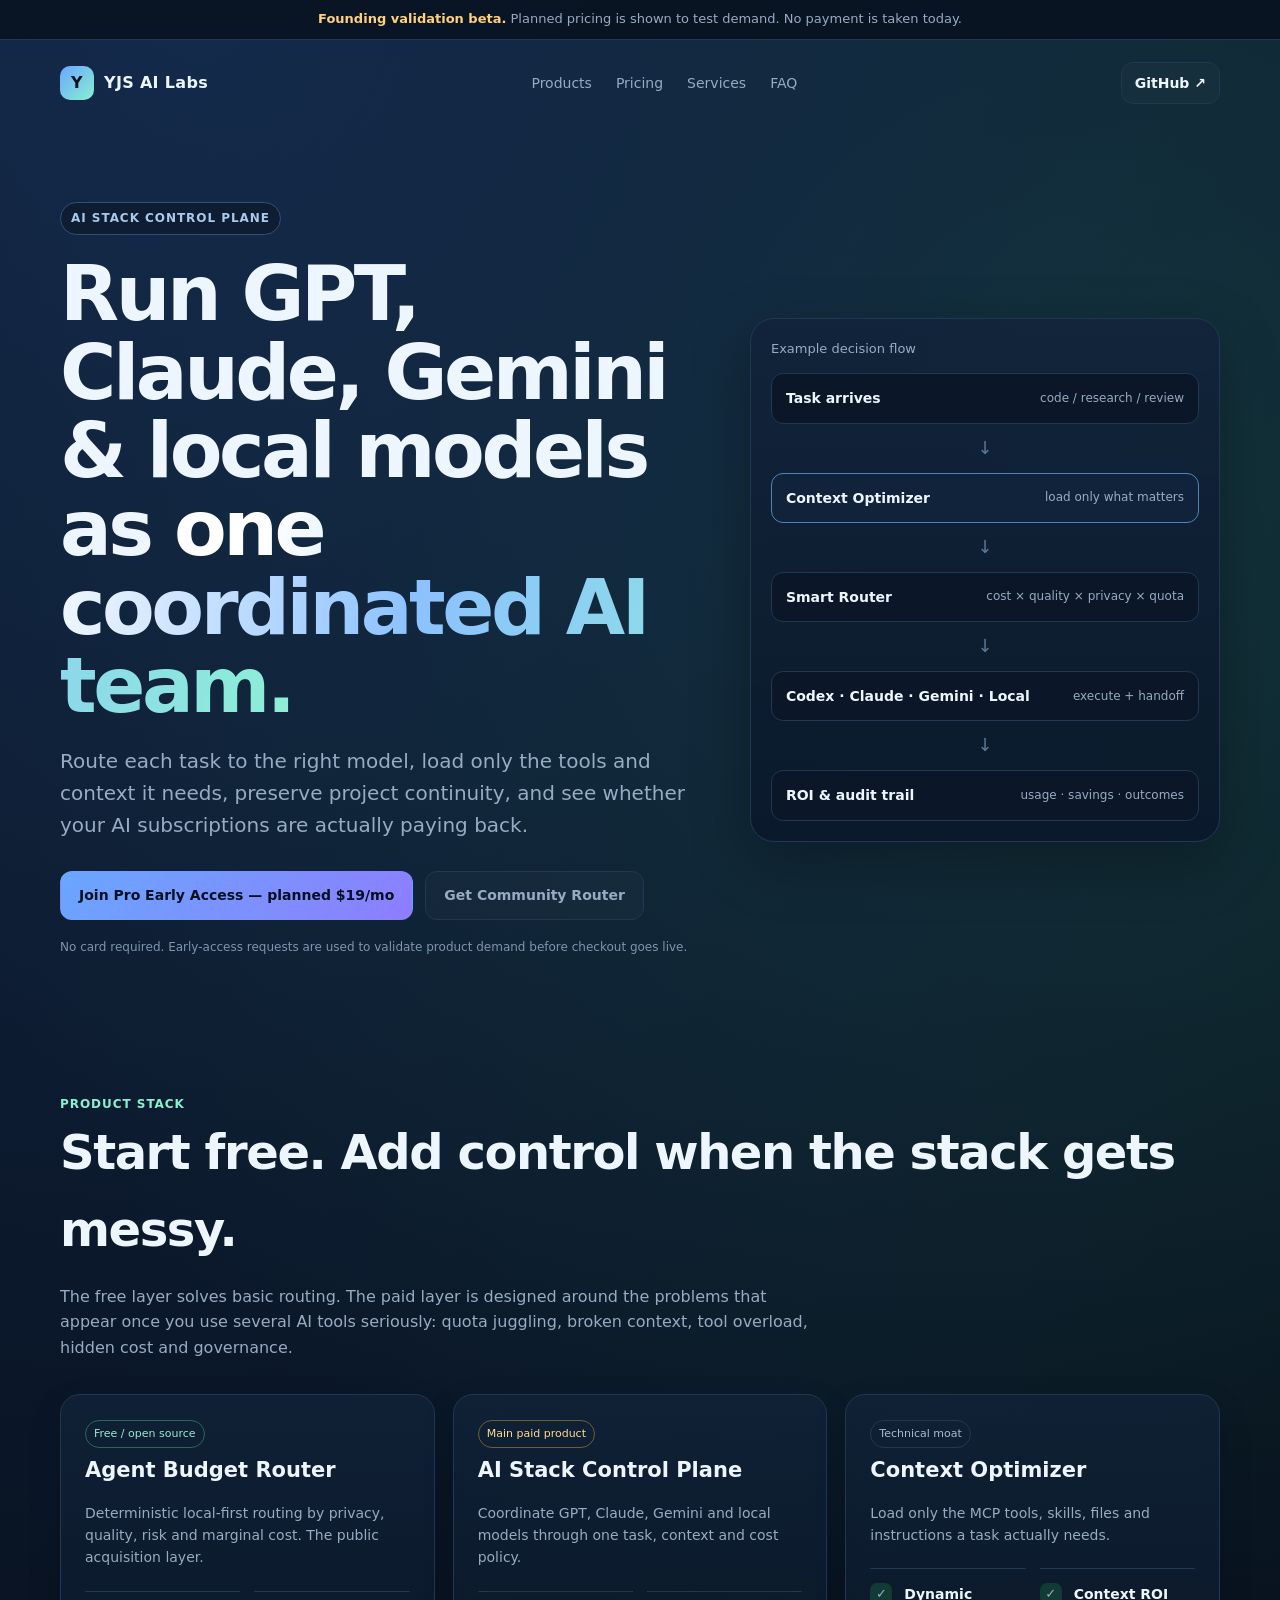
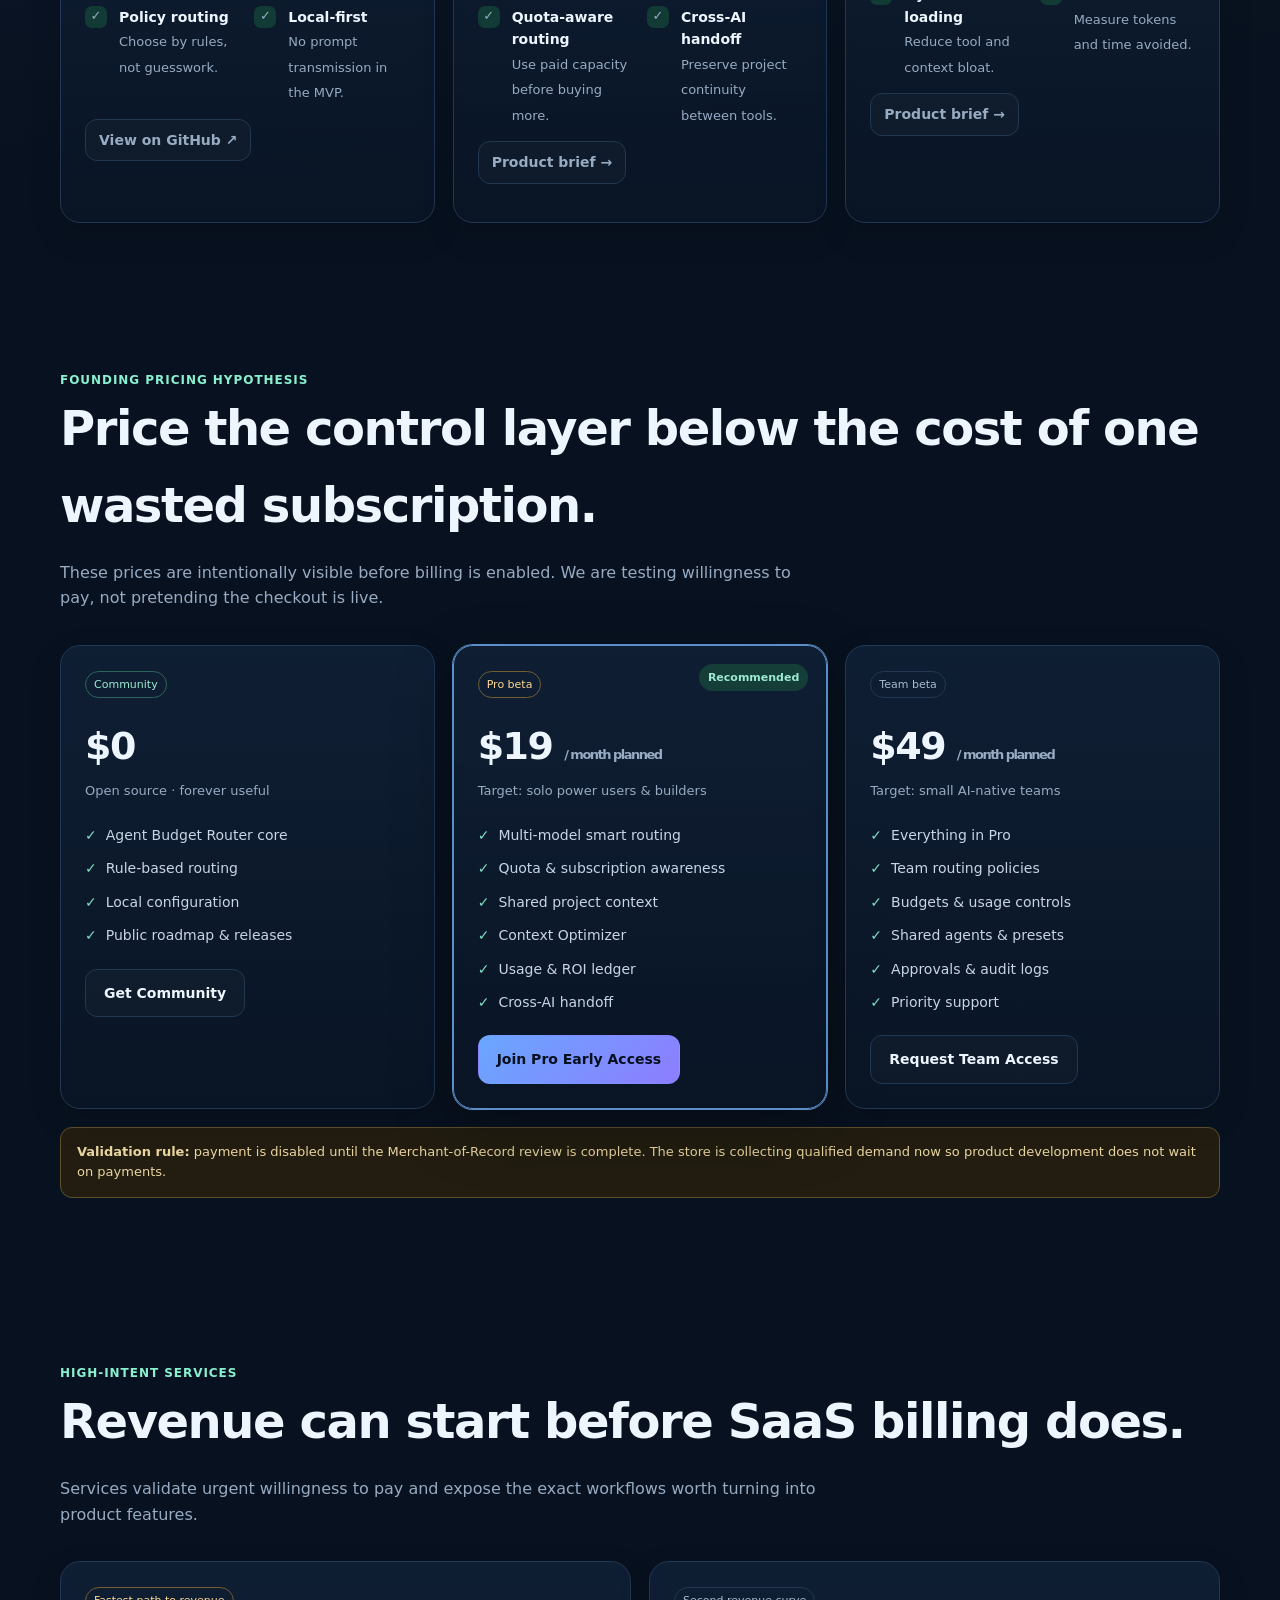
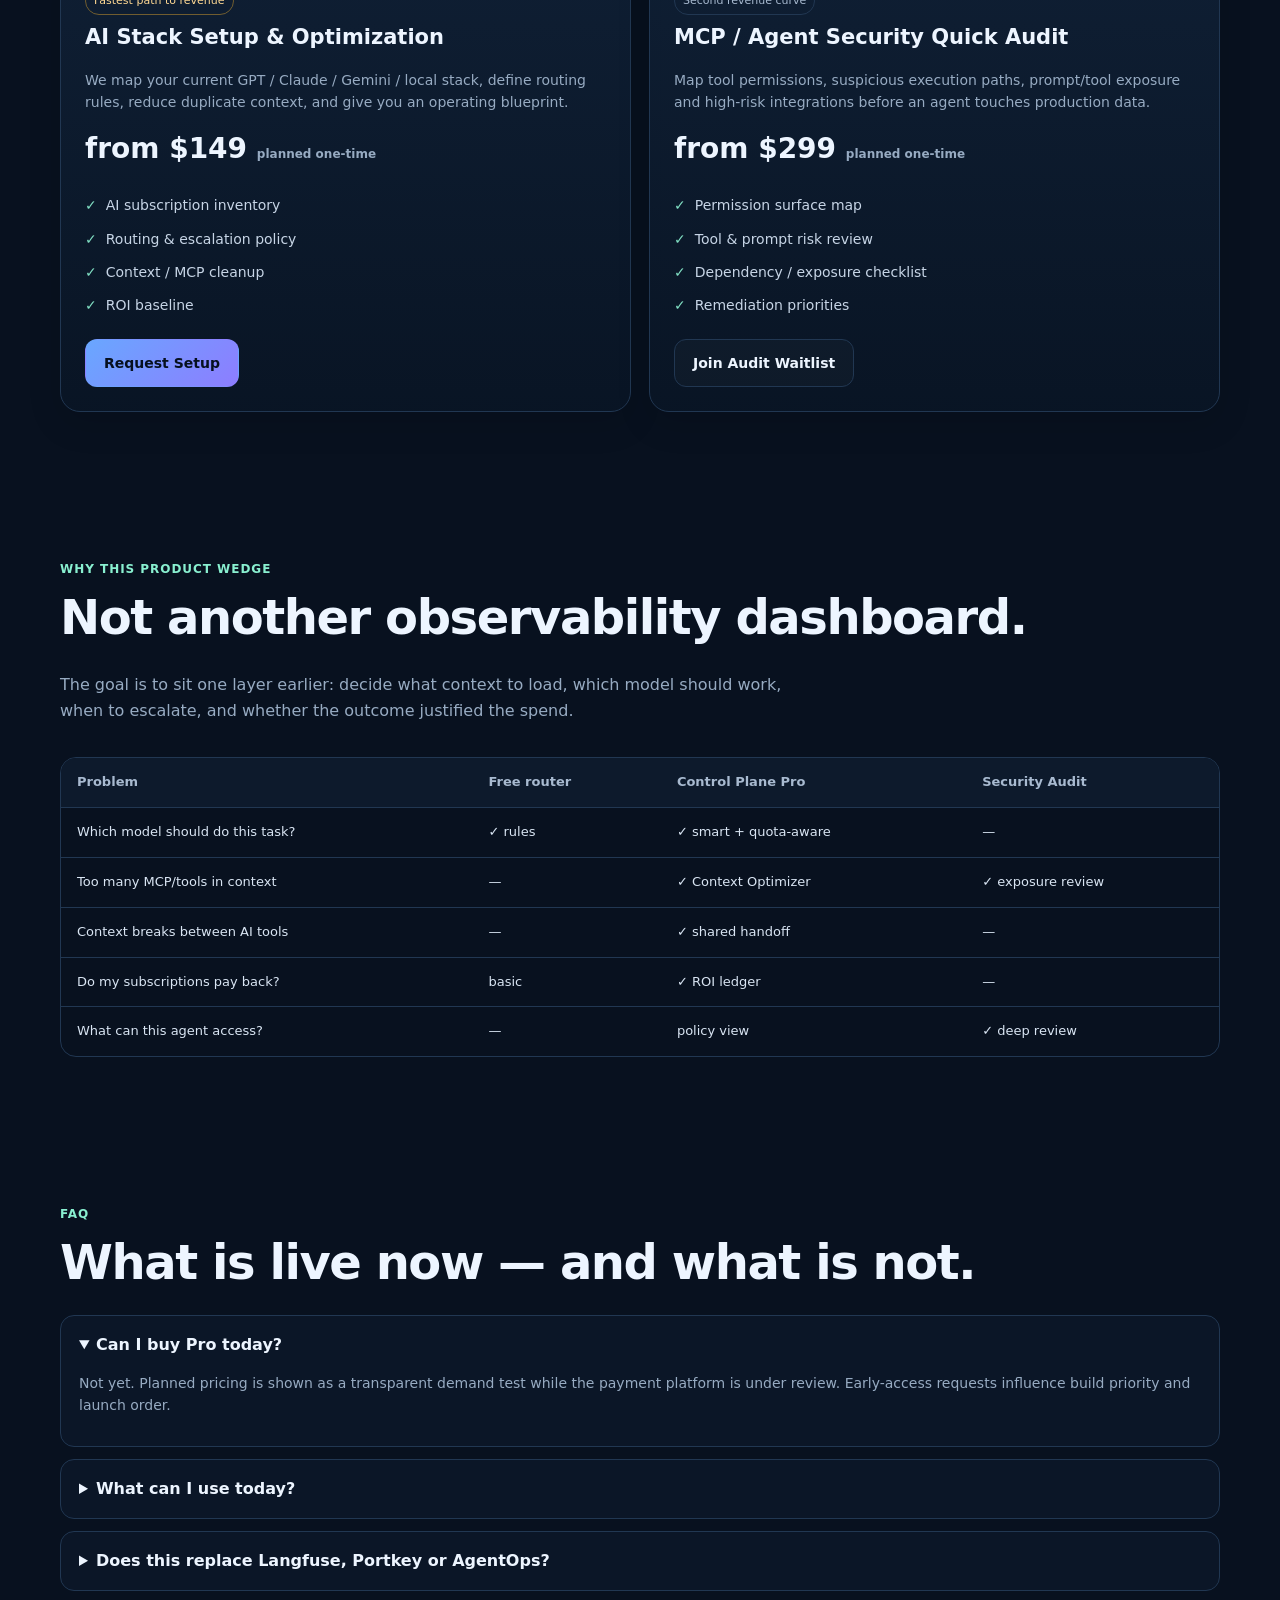
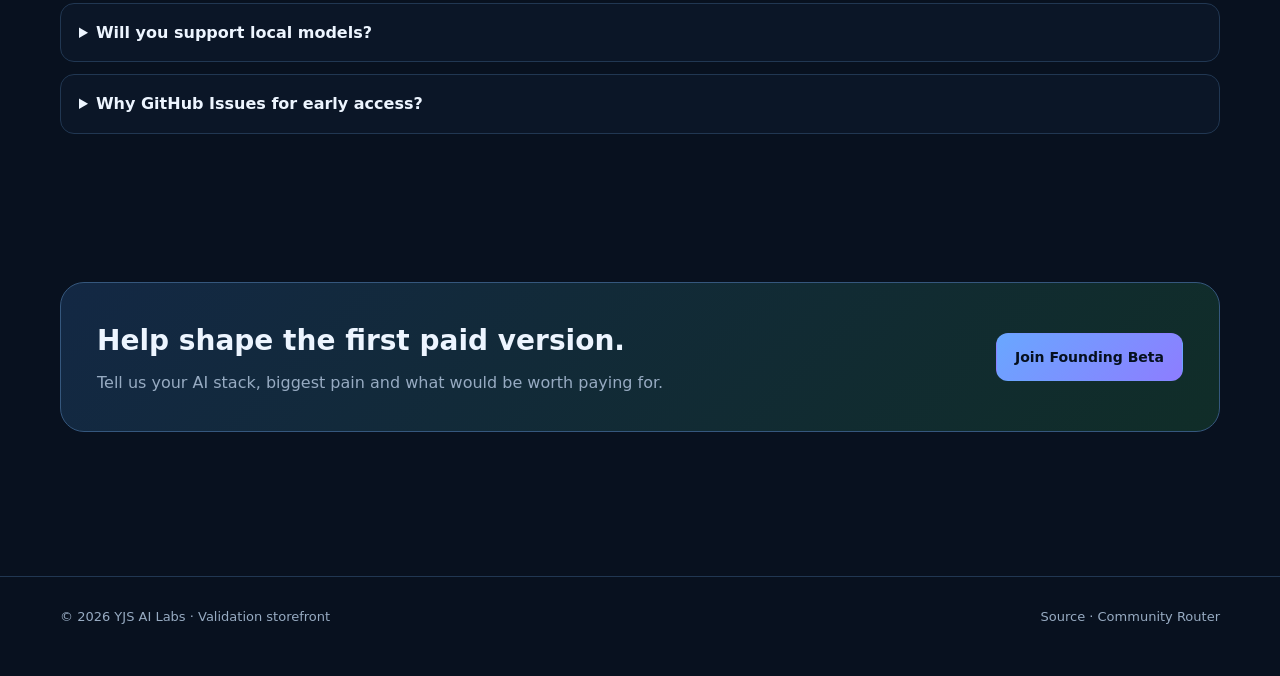
==== index.html @ 1e809e71 "Launch YJS AI Labs validation storefront" ====
<!doctype html>
<html lang="en">
<head>
<meta charset="utf-8"><meta name="viewport" content="width=device-width,initial-scale=1">
<title>YJS AI Labs — Run your AI stack like one coordinated team</title>
<meta name="description" content="Route work across GPT, Claude, Gemini and local models, load only the context you need, and measure the ROI of your AI stack.">
<meta property="og:title" content="YJS AI Labs — AI Stack Control Plane"><meta property="og:description" content="Turn multiple AI subscriptions into one coordinated workflow."><meta property="og:type" content="website">
<link rel="stylesheet" href="assets/styles.css">
</head>
<body>
<div class="announcement"><b>Founding validation beta.</b> Planned pricing is shown to test demand. No payment is taken today.</div>
<div class="wrap">
<nav>
<a class="brand" href="#"><span class="mark">Y</span><span>YJS AI Labs</span></a>
<div class="navlinks"><a href="#products">Products</a><a href="#pricing">Pricing</a><a href="#services">Services</a><a href="#faq">FAQ</a></div>
<a class="btn small" href="https://github.com/scc0819-cell/agent-budget-router" target="_blank" rel="noreferrer">GitHub ↗</a>
</nav>

<section class="hero">
<div>
<span class="eyebrow">AI Stack Control Plane</span>
<h1>Run GPT, Claude, Gemini & local models as <span class="gradient">one coordinated AI team.</span></h1>
<p class="lead">Route each task to the right model, load only the tools and context it needs, preserve project continuity, and see whether your AI subscriptions are actually paying back.</p>
<div class="hero-actions">
<a class="btn primary" href="https://github.com/scc0819-cell/yjs-ai-labs/issues/new?template=early-access.yml">Join Pro Early Access — planned $19/mo</a>
<a class="btn ghost" href="https://github.com/scc0819-cell/agent-budget-router">Get Community Router</a>
</div>
<div class="micro">No card required. Early-access requests are used to validate product demand before checkout goes live.</div>
</div>
<div class="diagram">
<div class="diagram-title">Example decision flow</div>
<div class="flow">
<div class="node"><strong>Task arrives</strong><span>code / research / review</span></div><div class="arrow">↓</div>
<div class="node active"><strong>Context Optimizer</strong><span>load only what matters</span></div><div class="arrow">↓</div>
<div class="node"><strong>Smart Router</strong><span>cost × quality × privacy × quota</span></div><div class="arrow">↓</div>
<div class="node"><strong>Codex · Claude · Gemini · Local</strong><span>execute + handoff</span></div><div class="arrow">↓</div>
<div class="node"><strong>ROI & audit trail</strong><span>usage · savings · outcomes</span></div>
</div>
</div>
</section>
</div>

<section id="products" class="section"><div class="wrap">
<div class="kicker">Product stack</div><h2>Start free. Add control when the stack gets messy.</h2>
<p class="section-intro">The free layer solves basic routing. The paid layer is designed around the problems that appear once you use several AI tools seriously: quota juggling, broken context, tool overload, hidden cost and governance.</p>
<div class="grid3">
<article class="card"><span class="tag green">Free / open source</span><h3>Agent Budget Router</h3><p>Deterministic local-first routing by privacy, quality, risk and marginal cost. The public acquisition layer.</p><div class="features">
<div class="feature"><span class="check">✓</span><div><b>Policy routing</b><span>Choose by rules, not guesswork.</span></div></div>
<div class="feature"><span class="check">✓</span><div><b>Local-first</b><span>No prompt transmission in the MVP.</span></div></div>
</div><p><a class="btn small" href="https://github.com/scc0819-cell/agent-budget-router">View on GitHub ↗</a></p></article>
<article class="card"><span class="tag gold">Main paid product</span><h3>AI Stack Control Plane</h3><p>Coordinate GPT, Claude, Gemini and local models through one task, context and cost policy.</p><div class="features">
<div class="feature"><span class="check">✓</span><div><b>Quota-aware routing</b><span>Use paid capacity before buying more.</span></div></div>
<div class="feature"><span class="check">✓</span><div><b>Cross-AI handoff</b><span>Preserve project continuity between tools.</span></div></div>
</div><p><a class="btn small" href="products/control-plane.html">Product brief →</a></p></article>
<article class="card"><span class="tag">Technical moat</span><h3>Context Optimizer</h3><p>Load only the MCP tools, skills, files and instructions a task actually needs.</p><div class="features">
<div class="feature"><span class="check">✓</span><div><b>Dynamic loading</b><span>Reduce tool and context bloat.</span></div></div>
<div class="feature"><span class="check">✓</span><div><b>Context ROI</b><span>Measure tokens and time avoided.</span></div></div>
</div><p><a class="btn small" href="products/context-optimizer.html">Product brief →</a></p></article>
</div>
</div></section>

<section id="pricing" class="section"><div class="wrap">
<div class="kicker">Founding pricing hypothesis</div><h2>Price the control layer below the cost of one wasted subscription.</h2>
<p class="section-intro">These prices are intentionally visible before billing is enabled. We are testing willingness to pay, not pretending the checkout is live.</p>
<div class="pricing">
<article class="card price-card"><span class="tag green">Community</span><div class="price">$0</div><div class="sub">Open source · forever useful</div><ul class="list"><li>Agent Budget Router core</li><li>Rule-based routing</li><li>Local configuration</li><li>Public roadmap & releases</li></ul><a class="btn" href="https://github.com/scc0819-cell/agent-budget-router">Get Community</a></article>
<article class="card price-card recommended"><span class="badge">Recommended</span><span class="tag gold">Pro beta</span><div class="price">$19 <small>/ month planned</small></div><div class="sub">Target: solo power users & builders</div><ul class="list"><li>Multi-model smart routing</li><li>Quota & subscription awareness</li><li>Shared project context</li><li>Context Optimizer</li><li>Usage & ROI ledger</li><li>Cross-AI handoff</li></ul><a class="btn primary" href="https://github.com/scc0819-cell/yjs-ai-labs/issues/new?template=early-access.yml">Join Pro Early Access</a></article>
<article class="card price-card"><span class="tag">Team beta</span><div class="price">$49 <small>/ month planned</small></div><div class="sub">Target: small AI-native teams</div><ul class="list"><li>Everything in Pro</li><li>Team routing policies</li><li>Budgets & usage controls</li><li>Shared agents & presets</li><li>Approvals & audit logs</li><li>Priority support</li></ul><a class="btn" href="https://github.com/scc0819-cell/yjs-ai-labs/issues/new?template=team-access.yml">Request Team Access</a></article>
</div>
<div class="note"><b>Validation rule:</b> payment is disabled until the Merchant-of-Record review is complete. The store is collecting qualified demand now so product development does not wait on payments.</div>
</div></section>

<section id="services" class="section"><div class="wrap">
<div class="kicker">High-intent services</div><h2>Revenue can start before SaaS billing does.</h2>
<p class="section-intro">Services validate urgent willingness to pay and expose the exact workflows worth turning into product features.</p>
<div class="services">
<article class="card"><span class="tag gold">Fastest path to revenue</span><h3>AI Stack Setup & Optimization</h3><p>We map your current GPT / Claude / Gemini / local stack, define routing rules, reduce duplicate context, and give you an operating blueprint.</p><div class="service-price">from $149 <small>planned one-time</small></div><ul class="list"><li>AI subscription inventory</li><li>Routing & escalation policy</li><li>Context / MCP cleanup</li><li>ROI baseline</li></ul><a class="btn primary" href="https://github.com/scc0819-cell/yjs-ai-labs/issues/new?template=setup-request.yml">Request Setup</a></article>
<article class="card"><span class="tag">Second revenue curve</span><h3>MCP / Agent Security Quick Audit</h3><p>Map tool permissions, suspicious execution paths, prompt/tool exposure and high-risk integrations before an agent touches production data.</p><div class="service-price">from $299 <small>planned one-time</small></div><ul class="list"><li>Permission surface map</li><li>Tool & prompt risk review</li><li>Dependency / exposure checklist</li><li>Remediation priorities</li></ul><a class="btn" href="https://github.com/scc0819-cell/yjs-ai-labs/issues/new?template=security-audit.yml">Join Audit Waitlist</a></article>
</div>
</div></section>

<section class="section"><div class="wrap">
<div class="kicker">Why this product wedge</div><h2>Not another observability dashboard.</h2>
<p class="section-intro">The goal is to sit one layer earlier: decide what context to load, which model should work, when to escalate, and whether the outcome justified the spend.</p>
<div class="matrix"><table><thead><tr><th>Problem</th><th>Free router</th><th>Control Plane Pro</th><th>Security Audit</th></tr></thead><tbody>
<tr><td>Which model should do this task?</td><td>✓ rules</td><td>✓ smart + quota-aware</td><td>—</td></tr>
<tr><td>Too many MCP/tools in context</td><td>—</td><td>✓ Context Optimizer</td><td>✓ exposure review</td></tr>
<tr><td>Context breaks between AI tools</td><td>—</td><td>✓ shared handoff</td><td>—</td></tr>
<tr><td>Do my subscriptions pay back?</td><td>basic</td><td>✓ ROI ledger</td><td>—</td></tr>
<tr><td>What can this agent access?</td><td>—</td><td>policy view</td><td>✓ deep review</td></tr>
</tbody></table></div>
</div></section>

<section id="faq" class="section"><div class="wrap">
<div class="kicker">FAQ</div><h2>What is live now — and what is not.</h2>
<div class="faq">
<details open><summary>Can I buy Pro today?</summary><p>Not yet. Planned pricing is shown as a transparent demand test while the payment platform is under review. Early-access requests influence build priority and launch order.</p></details>
<details><summary>What can I use today?</summary><p>Agent Budget Router v0.1.0 is public on GitHub and provides deterministic local-first routing. The paid Control Plane is the product being validated next.</p></details>
<details><summary>Does this replace Langfuse, Portkey or AgentOps?</summary><p>That is not the goal. Those tools are strong in gateway and observability workflows. YJS AI Labs is focusing on orchestration before execution: context selection, model choice, quota awareness, handoff and ROI.</p></details>
<details><summary>Will you support local models?</summary><p>Yes. Local/cloud hybrid routing is part of the product thesis. The objective is to keep sensitive or low-value work local when policy and capability allow it.</p></details>
<details><summary>Why GitHub Issues for early access?</summary><p>The first users are expected to be AI builders and power users. GitHub requests give us structured demand evidence without waiting for the billing stack. Do not post secrets or confidential project data.</p></details>
</div>
</div></section>

<section class="section"><div class="wrap"><div class="cta">
<div><h3>Help shape the first paid version.</h3><p>Tell us your AI stack, biggest pain and what would be worth paying for.</p></div>
<a class="btn primary" href="https://github.com/scc0819-cell/yjs-ai-labs/issues/new?template=early-access.yml">Join Founding Beta</a>
</div></div></section>

<footer><div class="wrap footer-grid"><div>© <span data-year></span> YJS AI Labs · Validation storefront</div><div><a href="https://github.com/scc0819-cell/yjs-ai-labs">Source</a> · <a href="https://github.com/scc0819-cell/agent-budget-router">Community Router</a></div></div></footer>
<script src="assets/store.js"></script>
</body></html>
---- assets/styles.css ----
:root{--bg:#08111f;--panel:#0d1a2c;--panel2:#11233a;--text:#edf5ff;--muted:#97abc2;--line:#213752;--brand:#69a7ff;--brand2:#89f0d0;--warn:#ffd27a;--shadow:0 20px 60px rgba(0,0,0,.28);--radius:20px}
*{box-sizing:border-box}html{scroll-behavior:smooth}body{margin:0;background:radial-gradient(circle at 15% 0%,#142a4b 0,transparent 32%),radial-gradient(circle at 85% 8%,#123730 0,transparent 24%),var(--bg);color:var(--text);font-family:Inter,ui-sans-serif,system-ui,-apple-system,BlinkMacSystemFont,"Segoe UI",sans-serif;line-height:1.6}
a{color:inherit;text-decoration:none}.wrap{width:min(1160px,calc(100% - 40px));margin:auto}.announcement{border-bottom:1px solid var(--line);background:rgba(8,17,31,.86);font-size:13px;color:var(--muted);text-align:center;padding:9px 16px;position:relative;z-index:10}.announcement b{color:var(--warn)}
nav{display:flex;align-items:center;justify-content:space-between;padding:22px 0}.brand{display:flex;align-items:center;gap:10px;font-weight:800;letter-spacing:.02em}.mark{width:34px;height:34px;border-radius:10px;background:linear-gradient(135deg,var(--brand),var(--brand2));display:grid;place-items:center;color:#06101f;font-weight:900}.navlinks{display:flex;gap:24px;color:var(--muted);font-size:14px}.navlinks a:hover{color:var(--text)}
.btn{display:inline-flex;align-items:center;justify-content:center;gap:8px;padding:12px 18px;border-radius:12px;border:1px solid var(--line);font-weight:700;font-size:14px;transition:.2s;background:rgba(255,255,255,.02)}.btn:hover{transform:translateY(-1px);border-color:#42628a}.btn.primary{background:linear-gradient(135deg,var(--brand),#8d7dff);color:#06101f;border-color:transparent}.btn.ghost{color:var(--muted)}.btn.small{padding:9px 13px}
.hero{padding:76px 0 64px;display:grid;grid-template-columns:1.15fr .85fr;gap:54px;align-items:center}.eyebrow{display:inline-flex;border:1px solid #335072;background:#0e1d31;border-radius:999px;padding:6px 10px;color:#a9c8ee;font-size:12px;font-weight:800;letter-spacing:.08em;text-transform:uppercase}
h1{font-size:clamp(44px,6vw,78px);line-height:1.02;letter-spacing:-.045em;margin:20px 0 20px;max-width:850px}.gradient{background:linear-gradient(100deg,#fff 10%,#8cc1ff 52%,#8df0d5);-webkit-background-clip:text;background-clip:text;color:transparent}.lead{font-size:20px;color:var(--muted);max-width:720px}.hero-actions{display:flex;gap:12px;flex-wrap:wrap;margin:30px 0 18px}.micro{font-size:12px;color:#7f95ad}
.diagram{background:linear-gradient(180deg,rgba(17,35,58,.9),rgba(10,24,42,.92));border:1px solid var(--line);border-radius:24px;padding:20px;box-shadow:var(--shadow)}.diagram-title{font-size:13px;color:var(--muted);margin-bottom:14px}.flow{display:grid;gap:10px}.node{padding:13px 14px;border:1px solid var(--line);border-radius:12px;background:#0b1728;display:flex;justify-content:space-between;align-items:center}.node strong{font-size:14px}.node span{font-size:12px;color:var(--muted)}.node.active{border-color:#4f83bd;background:#10233b}.arrow{text-align:center;color:#5b7897;font-size:18px}
.section{padding:74px 0}.section h2{font-size:clamp(32px,4vw,48px);letter-spacing:-.03em;margin:0 0 14px}.section-intro{color:var(--muted);max-width:760px;margin-bottom:34px}.grid3{display:grid;grid-template-columns:repeat(3,1fr);gap:18px}.card{border:1px solid var(--line);background:linear-gradient(180deg,rgba(17,35,58,.74),rgba(9,21,37,.9));border-radius:var(--radius);padding:24px;box-shadow:0 12px 34px rgba(0,0,0,.12)}.card h3{font-size:21px;margin:6px 0 8px}.card p{color:var(--muted);font-size:14px}.tag{display:inline-flex;border:1px solid var(--line);border-radius:999px;padding:4px 8px;font-size:11px;color:#a8bad0}.tag.green{border-color:#2d675a;color:#9cead2}.tag.gold{border-color:#715d2f;color:#ffd993}
.features{display:grid;grid-template-columns:repeat(2,1fr);gap:14px;margin-top:22px}.feature{display:flex;gap:12px;align-items:flex-start;border-top:1px solid var(--line);padding-top:14px}.check{width:22px;height:22px;border-radius:7px;background:#123b35;color:#8fe7cf;display:grid;place-items:center;font-size:12px;flex:0 0 auto}.feature b{display:block;font-size:14px}.feature span{color:var(--muted);font-size:13px}
.pricing{display:grid;grid-template-columns:repeat(3,1fr);gap:18px}.price-card{position:relative}.price-card.recommended{border-color:#5c8fc8;box-shadow:0 0 0 1px #5c8fc8,var(--shadow)}.badge{position:absolute;right:18px;top:18px;background:#163e38;color:#9cead2;padding:5px 9px;border-radius:999px;font-size:11px;font-weight:800}.price{font-size:38px;font-weight:900;letter-spacing:-.04em;margin:18px 0 4px}.price small{font-size:13px;color:var(--muted);font-weight:600}.sub{color:var(--muted);font-size:13px}.list{list-style:none;padding:0;margin:22px 0;display:grid;gap:11px}.list li{font-size:14px;color:#c7d5e6}.list li:before{content:"✓";color:#80dfc3;margin-right:9px}
.services{display:grid;grid-template-columns:1fr 1fr;gap:18px}.service-price{font-size:28px;font-weight:900}.service-price small{font-size:12px;color:var(--muted)}
.matrix{overflow:auto;border:1px solid var(--line);border-radius:16px}.matrix table{width:100%;border-collapse:collapse;min-width:720px}.matrix th,.matrix td{padding:14px 16px;border-bottom:1px solid var(--line);text-align:left;font-size:13px}.matrix th{color:#a8bad0;background:#0d1a2c}.matrix td{color:#d9e5f3}.matrix tr:last-child td{border-bottom:0}
.faq{display:grid;gap:12px}.faq details{border:1px solid var(--line);border-radius:14px;padding:16px 18px;background:rgba(13,26,44,.65)}.faq summary{font-weight:750;cursor:pointer}.faq p{color:var(--muted);font-size:14px}
.cta{border:1px solid #35577d;background:linear-gradient(135deg,#132844,#102d28);border-radius:24px;padding:36px;display:flex;justify-content:space-between;gap:24px;align-items:center}.cta h3{font-size:28px;margin:0 0 6px}.cta p{color:var(--muted);margin:0}
footer{border-top:1px solid var(--line);padding:30px 0 48px;color:var(--muted);font-size:13px;margin-top:70px}.footer-grid{display:flex;justify-content:space-between;gap:20px;flex-wrap:wrap}
.kicker{color:#89f0d0;font-size:12px;font-weight:800;text-transform:uppercase;letter-spacing:.08em}.note{padding:14px 16px;border:1px solid #5d512c;background:#221d10;border-radius:12px;color:#e9d59f;font-size:13px;margin:18px 0}
@media(max-width:880px){.hero{grid-template-columns:1fr;padding-top:48px}.grid3,.pricing{grid-template-columns:1fr}.services{grid-template-columns:1fr}.features{grid-template-columns:1fr}.navlinks{display:none}.cta{display:block}.cta .btn{margin-top:18px}}@media(max-width:520px){.wrap{width:min(100% - 24px,1160px)}h1{font-size:43px}.lead{font-size:17px}.section{padding:52px 0}}
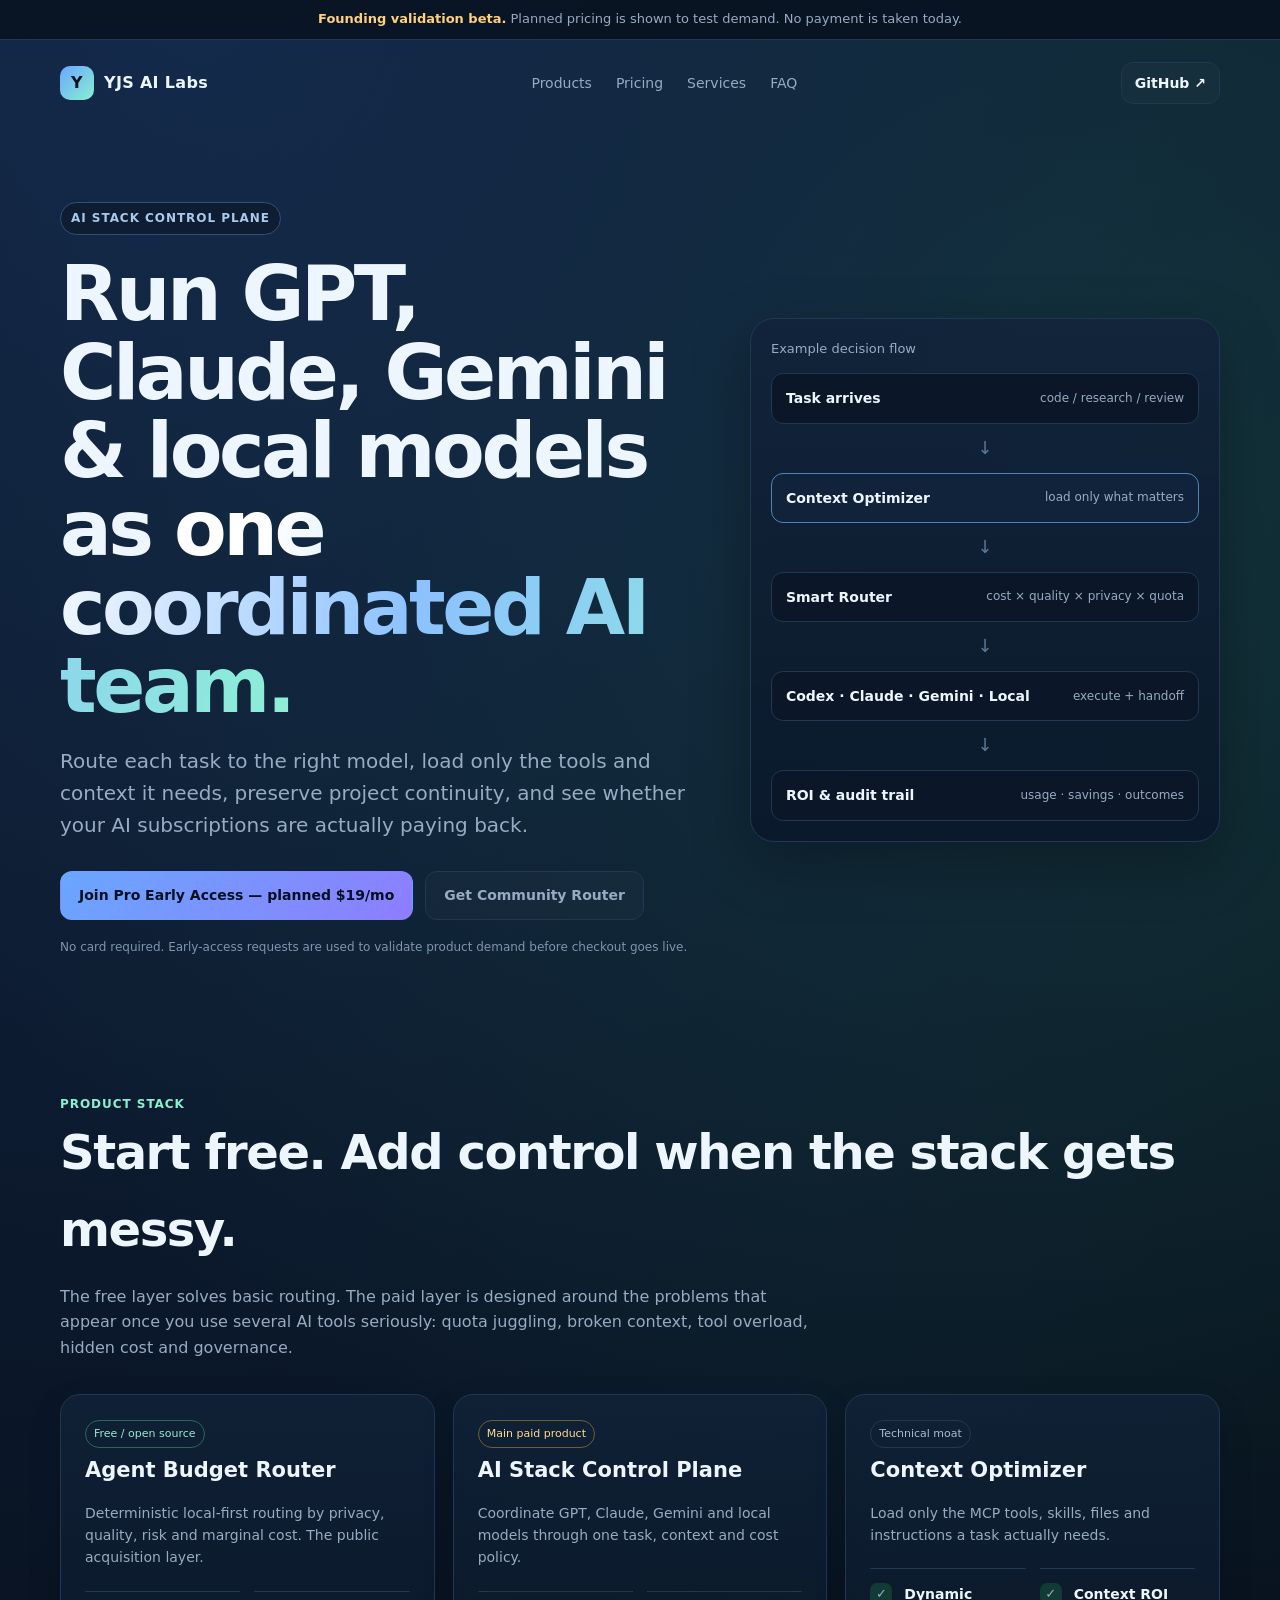
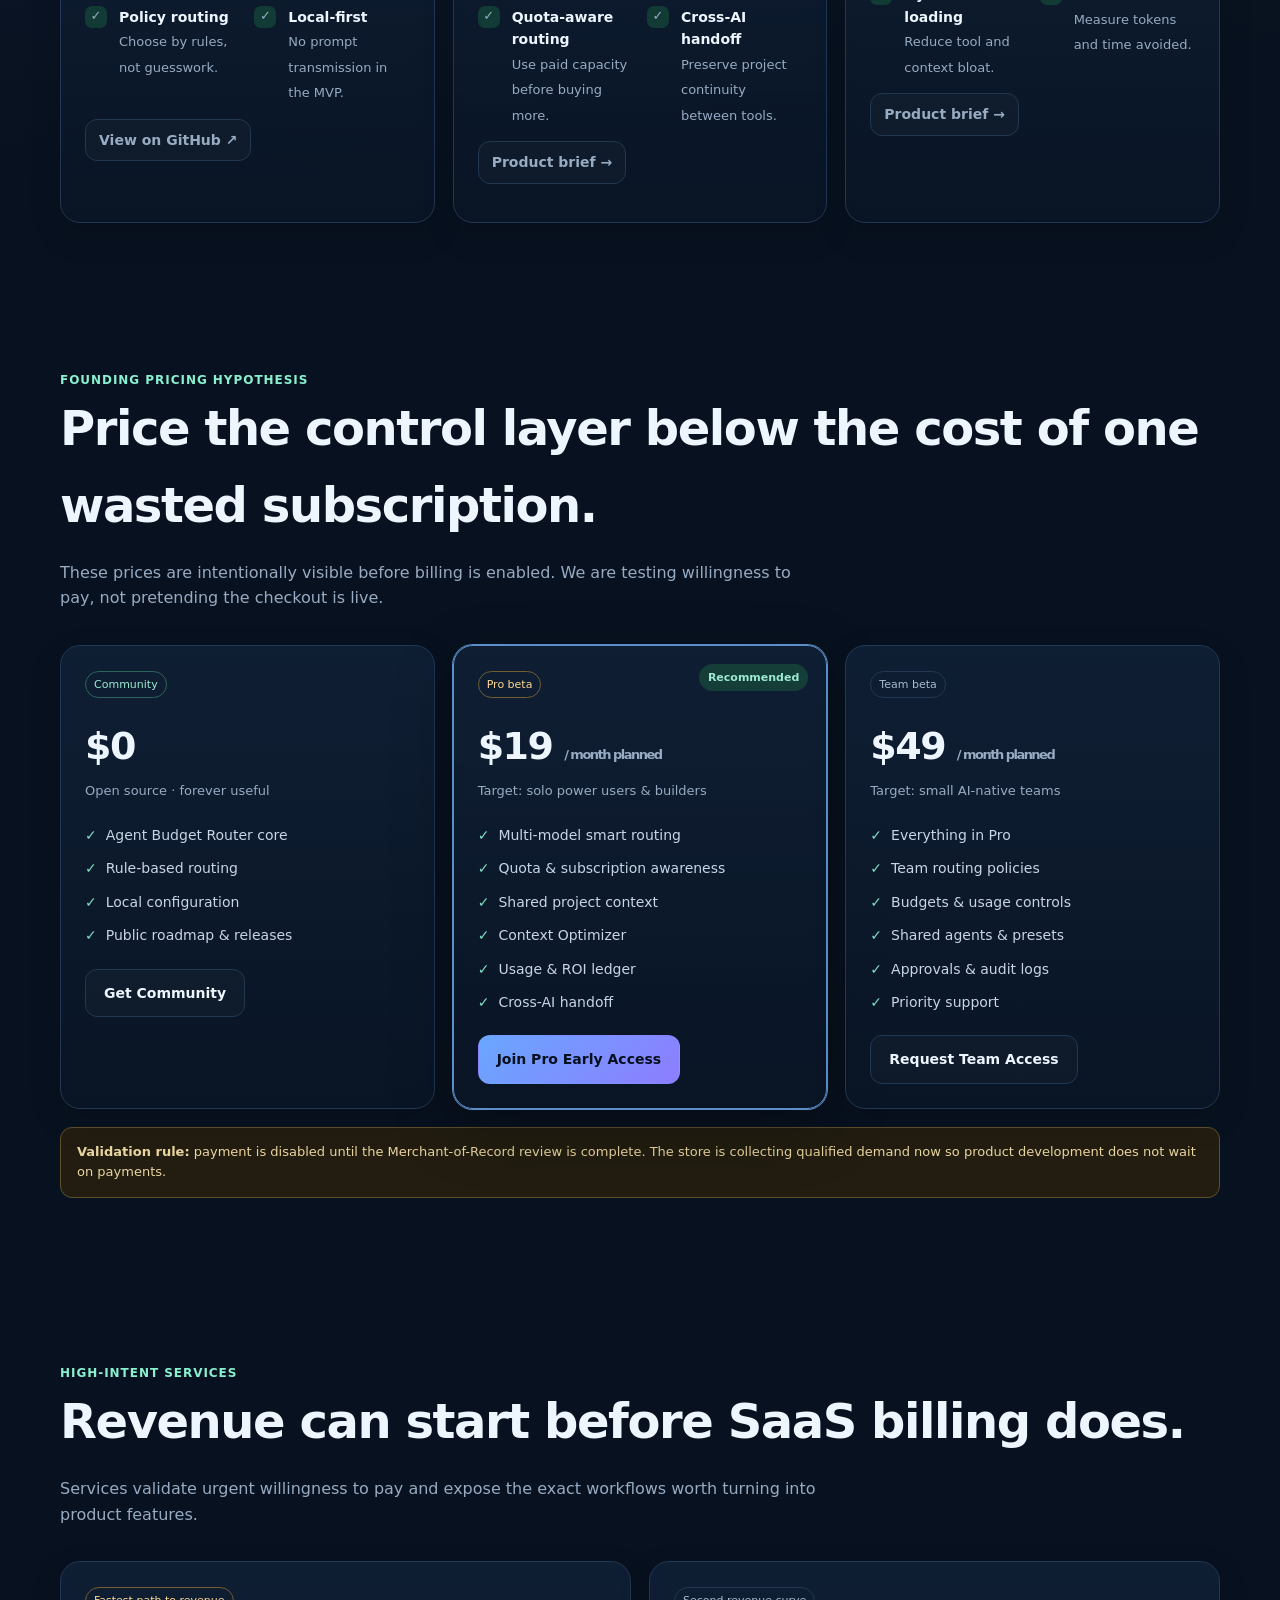
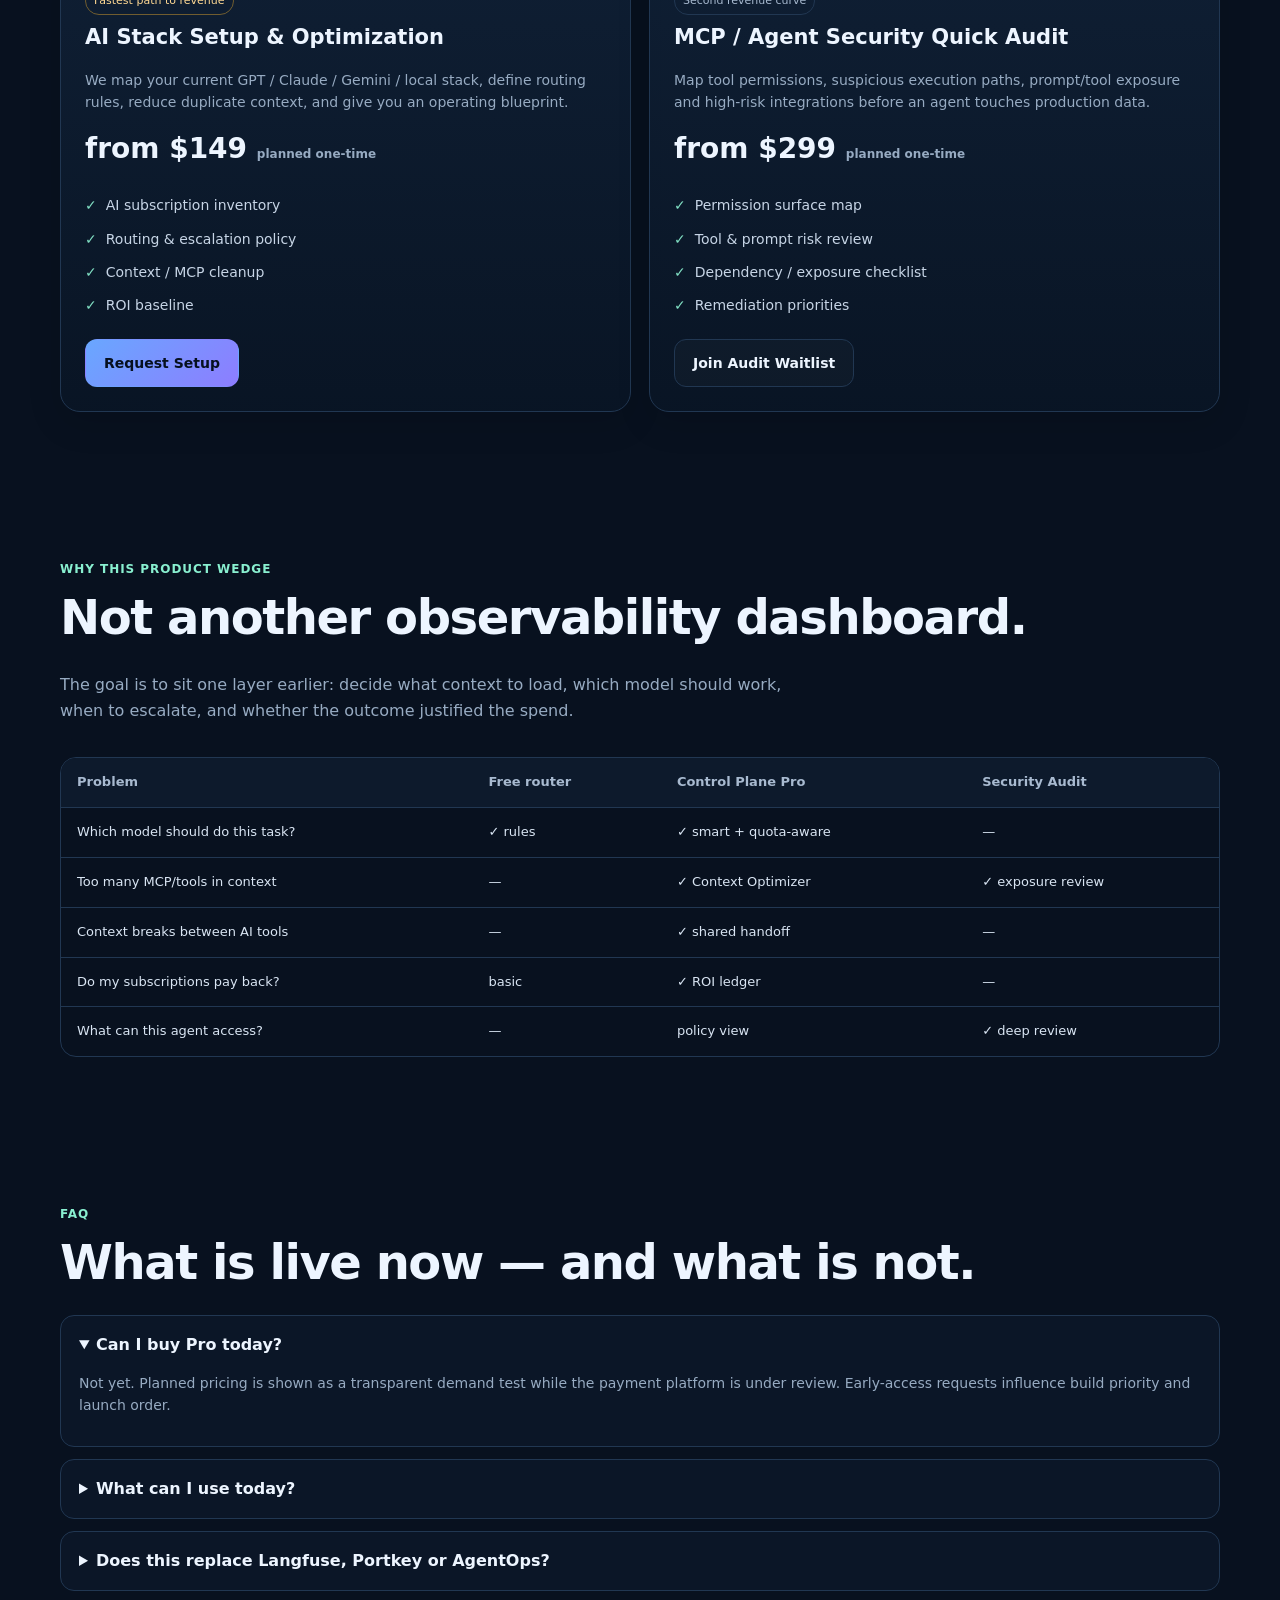
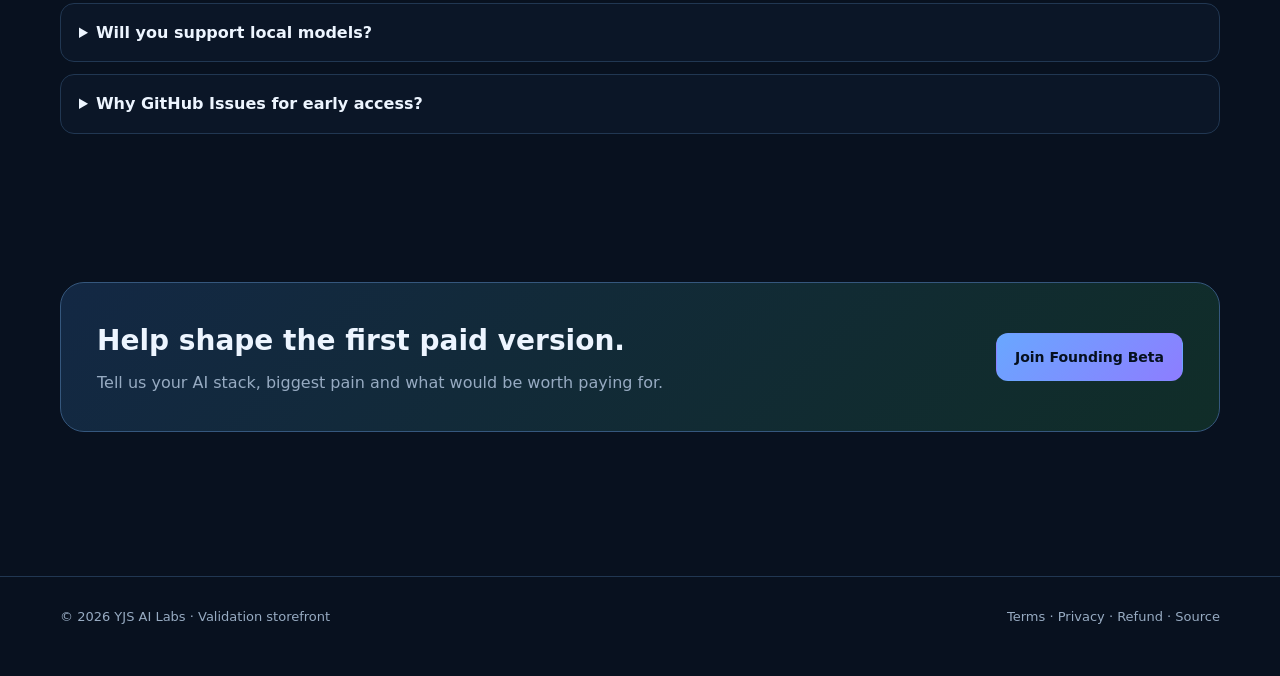
==== commit 236060a3: "Add checkout router and validation-stage legal pages" ====
--- a/index.html
+++ b/index.html
@@ -22,7 +22,7 @@
 <h1>Run GPT, Claude, Gemini & local models as <span class="gradient">one coordinated AI team.</span></h1>
 <p class="lead">Route each task to the right model, load only the tools and context it needs, preserve project continuity, and see whether your AI subscriptions are actually paying back.</p>
 <div class="hero-actions">
-<a class="btn primary" href="https://github.com/scc0819-cell/yjs-ai-labs/issues/new?template=early-access.yml">Join Pro Early Access — planned $19/mo</a>
+<a class="btn primary" href="checkout.html?offer=pro">Join Pro Early Access — planned $19/mo</a>
 <a class="btn ghost" href="https://github.com/scc0819-cell/agent-budget-router">Get Community Router</a>
 </div>
 <div class="micro">No card required. Early-access requests are used to validate product demand before checkout goes live.</div>
@@ -64,8 +64,8 @@
 <p class="section-intro">These prices are intentionally visible before billing is enabled. We are testing willingness to pay, not pretending the checkout is live.</p>
 <div class="pricing">
 <article class="card price-card"><span class="tag green">Community</span><div class="price">$0</div><div class="sub">Open source · forever useful</div><ul class="list"><li>Agent Budget Router core</li><li>Rule-based routing</li><li>Local configuration</li><li>Public roadmap & releases</li></ul><a class="btn" href="https://github.com/scc0819-cell/agent-budget-router">Get Community</a></article>
-<article class="card price-card recommended"><span class="badge">Recommended</span><span class="tag gold">Pro beta</span><div class="price">$19 <small>/ month planned</small></div><div class="sub">Target: solo power users & builders</div><ul class="list"><li>Multi-model smart routing</li><li>Quota & subscription awareness</li><li>Shared project context</li><li>Context Optimizer</li><li>Usage & ROI ledger</li><li>Cross-AI handoff</li></ul><a class="btn primary" href="https://github.com/scc0819-cell/yjs-ai-labs/issues/new?template=early-access.yml">Join Pro Early Access</a></article>
-<article class="card price-card"><span class="tag">Team beta</span><div class="price">$49 <small>/ month planned</small></div><div class="sub">Target: small AI-native teams</div><ul class="list"><li>Everything in Pro</li><li>Team routing policies</li><li>Budgets & usage controls</li><li>Shared agents & presets</li><li>Approvals & audit logs</li><li>Priority support</li></ul><a class="btn" href="https://github.com/scc0819-cell/yjs-ai-labs/issues/new?template=team-access.yml">Request Team Access</a></article>
+<article class="card price-card recommended"><span class="badge">Recommended</span><span class="tag gold">Pro beta</span><div class="price">$19 <small>/ month planned</small></div><div class="sub">Target: solo power users & builders</div><ul class="list"><li>Multi-model smart routing</li><li>Quota & subscription awareness</li><li>Shared project context</li><li>Context Optimizer</li><li>Usage & ROI ledger</li><li>Cross-AI handoff</li></ul><a class="btn primary" href="checkout.html?offer=pro">Join Pro Early Access</a></article>
+<article class="card price-card"><span class="tag">Team beta</span><div class="price">$49 <small>/ month planned</small></div><div class="sub">Target: small AI-native teams</div><ul class="list"><li>Everything in Pro</li><li>Team routing policies</li><li>Budgets & usage controls</li><li>Shared agents & presets</li><li>Approvals & audit logs</li><li>Priority support</li></ul><a class="btn" href="checkout.html?offer=team">Request Team Access</a></article>
 </div>
 <div class="note"><b>Validation rule:</b> payment is disabled until the Merchant-of-Record review is complete. The store is collecting qualified demand now so product development does not wait on payments.</div>
 </div></section>
@@ -74,8 +74,8 @@
 <div class="kicker">High-intent services</div><h2>Revenue can start before SaaS billing does.</h2>
 <p class="section-intro">Services validate urgent willingness to pay and expose the exact workflows worth turning into product features.</p>
 <div class="services">
-<article class="card"><span class="tag gold">Fastest path to revenue</span><h3>AI Stack Setup & Optimization</h3><p>We map your current GPT / Claude / Gemini / local stack, define routing rules, reduce duplicate context, and give you an operating blueprint.</p><div class="service-price">from $149 <small>planned one-time</small></div><ul class="list"><li>AI subscription inventory</li><li>Routing & escalation policy</li><li>Context / MCP cleanup</li><li>ROI baseline</li></ul><a class="btn primary" href="https://github.com/scc0819-cell/yjs-ai-labs/issues/new?template=setup-request.yml">Request Setup</a></article>
-<article class="card"><span class="tag">Second revenue curve</span><h3>MCP / Agent Security Quick Audit</h3><p>Map tool permissions, suspicious execution paths, prompt/tool exposure and high-risk integrations before an agent touches production data.</p><div class="service-price">from $299 <small>planned one-time</small></div><ul class="list"><li>Permission surface map</li><li>Tool & prompt risk review</li><li>Dependency / exposure checklist</li><li>Remediation priorities</li></ul><a class="btn" href="https://github.com/scc0819-cell/yjs-ai-labs/issues/new?template=security-audit.yml">Join Audit Waitlist</a></article>
+<article class="card"><span class="tag gold">Fastest path to revenue</span><h3>AI Stack Setup & Optimization</h3><p>We map your current GPT / Claude / Gemini / local stack, define routing rules, reduce duplicate context, and give you an operating blueprint.</p><div class="service-price">from $149 <small>planned one-time</small></div><ul class="list"><li>AI subscription inventory</li><li>Routing & escalation policy</li><li>Context / MCP cleanup</li><li>ROI baseline</li></ul><a class="btn primary" href="checkout.html?offer=setup">Request Setup</a></article>
+<article class="card"><span class="tag">Second revenue curve</span><h3>MCP / Agent Security Quick Audit</h3><p>Map tool permissions, suspicious execution paths, prompt/tool exposure and high-risk integrations before an agent touches production data.</p><div class="service-price">from $299 <small>planned one-time</small></div><ul class="list"><li>Permission surface map</li><li>Tool & prompt risk review</li><li>Dependency / exposure checklist</li><li>Remediation priorities</li></ul><a class="btn" href="checkout.html?offer=audit">Join Audit Waitlist</a></article>
 </div>
 </div></section>
 
@@ -104,9 +104,9 @@
 
 <section class="section"><div class="wrap"><div class="cta">
 <div><h3>Help shape the first paid version.</h3><p>Tell us your AI stack, biggest pain and what would be worth paying for.</p></div>
-<a class="btn primary" href="https://github.com/scc0819-cell/yjs-ai-labs/issues/new?template=early-access.yml">Join Founding Beta</a>
+<a class="btn primary" href="checkout.html?offer=pro">Join Founding Beta</a>
 </div></div></section>
 
-<footer><div class="wrap footer-grid"><div>© <span data-year></span> YJS AI Labs · Validation storefront</div><div><a href="https://github.com/scc0819-cell/yjs-ai-labs">Source</a> · <a href="https://github.com/scc0819-cell/agent-budget-router">Community Router</a></div></div></footer>
+<footer><div class="wrap footer-grid"><div>© <span data-year></span> YJS AI Labs · Validation storefront</div><div><a href="legal/terms.html">Terms</a> · <a href="legal/privacy.html">Privacy</a> · <a href="legal/refund.html">Refund</a> · <a href="https://github.com/scc0819-cell/yjs-ai-labs">Source</a></div></div></footer>
 <script src="assets/store.js"></script>
 </body></html>
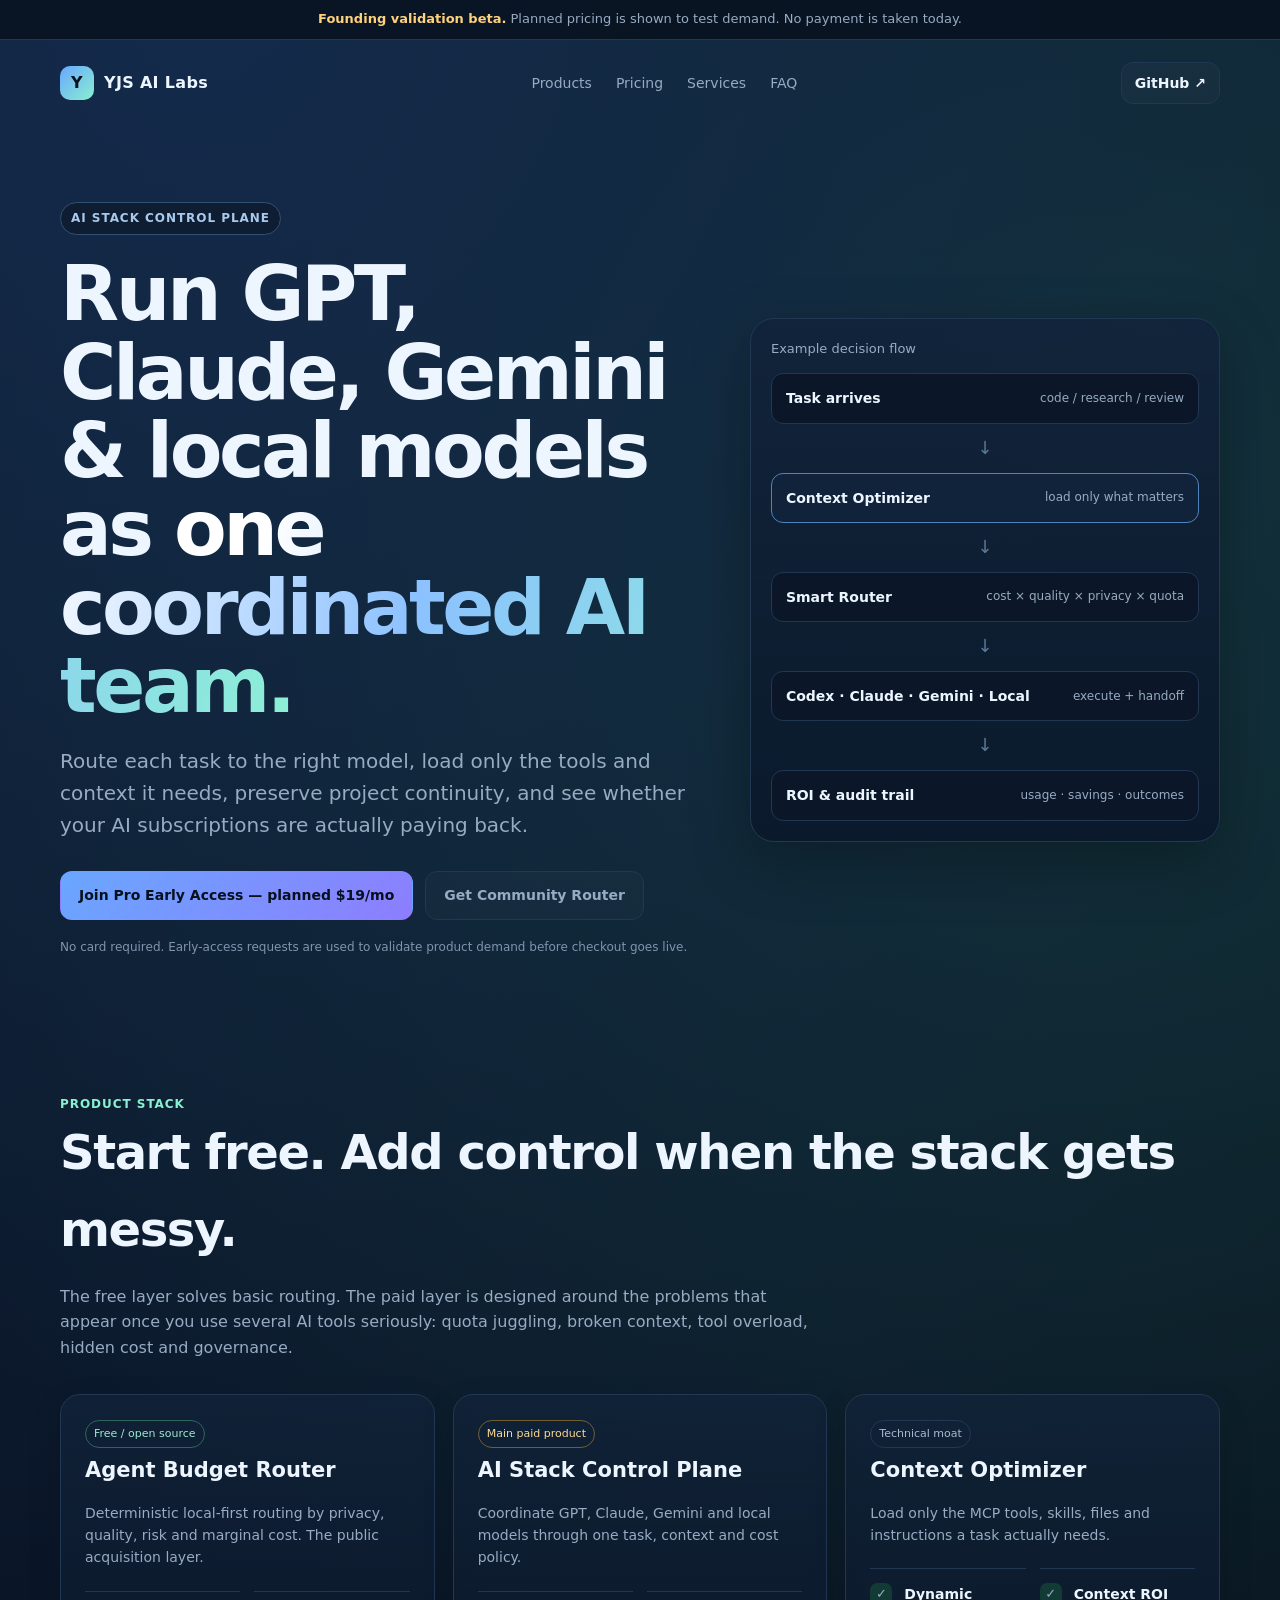
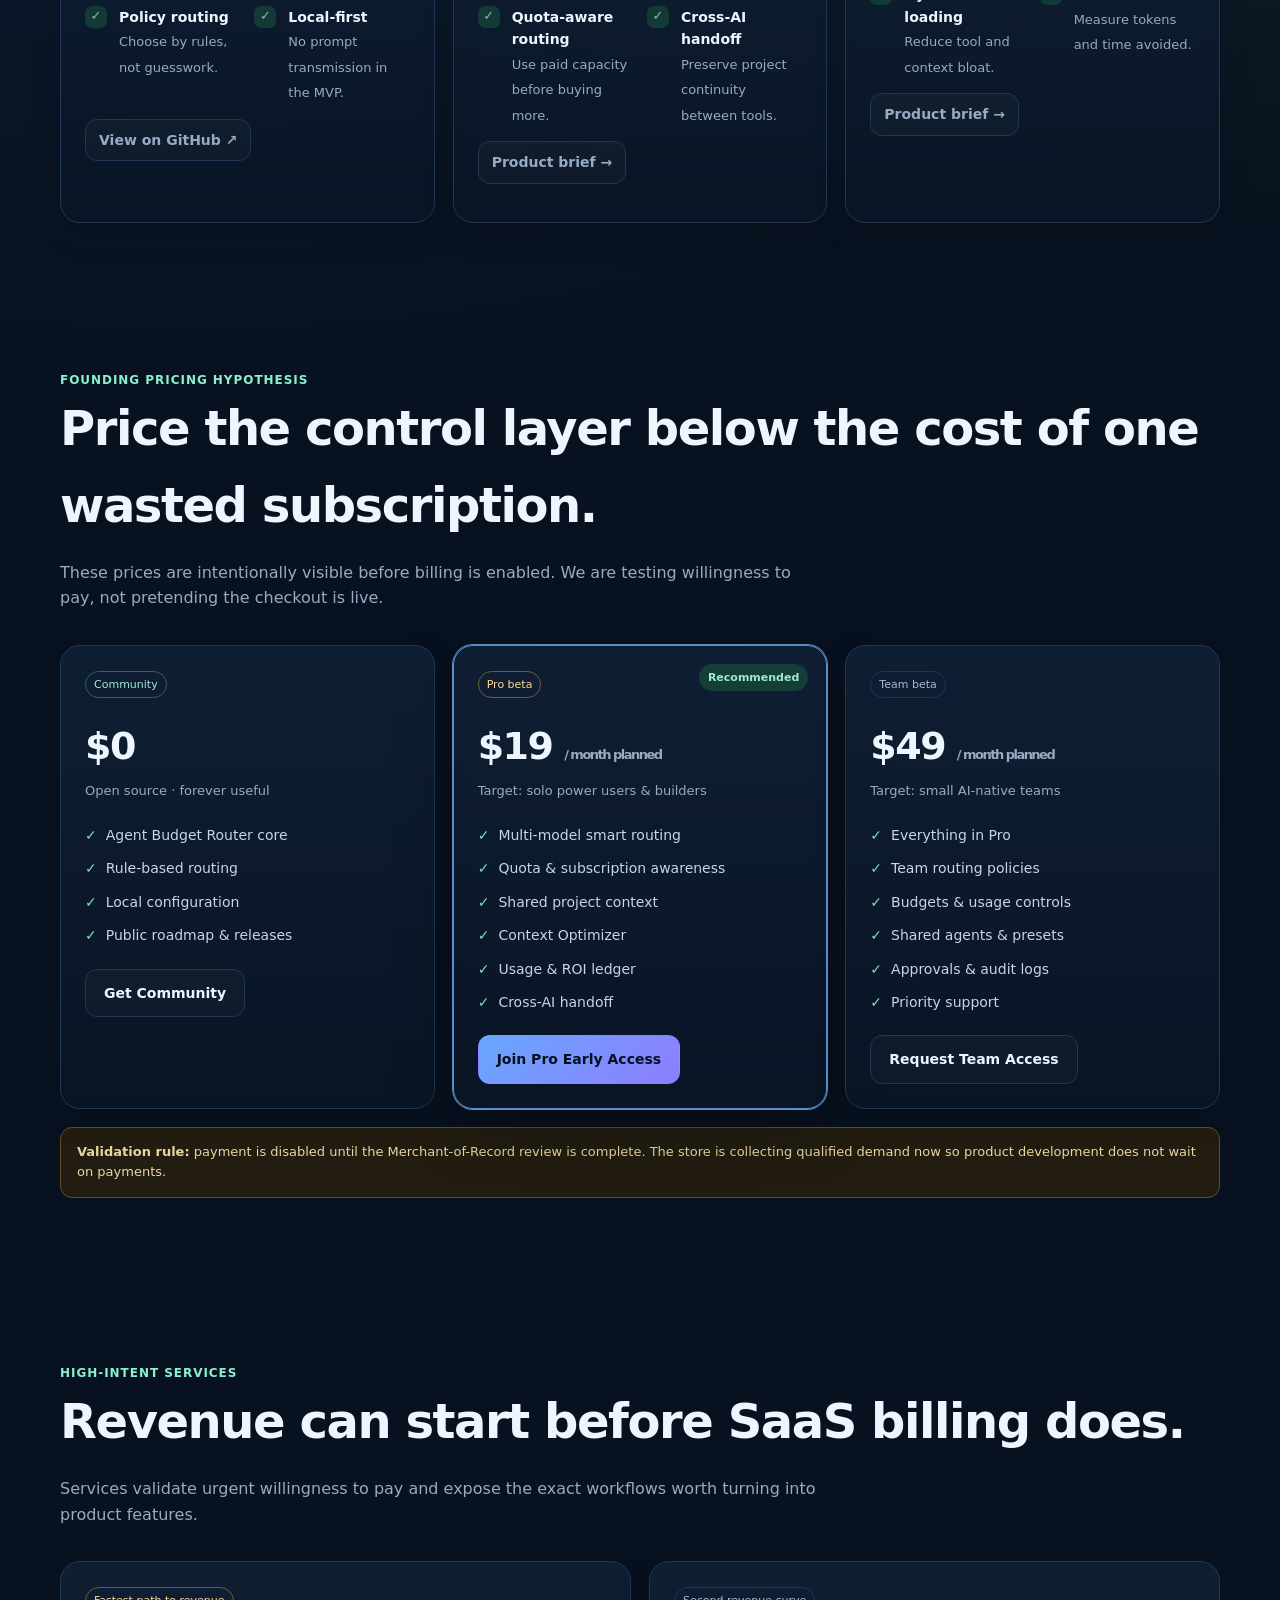
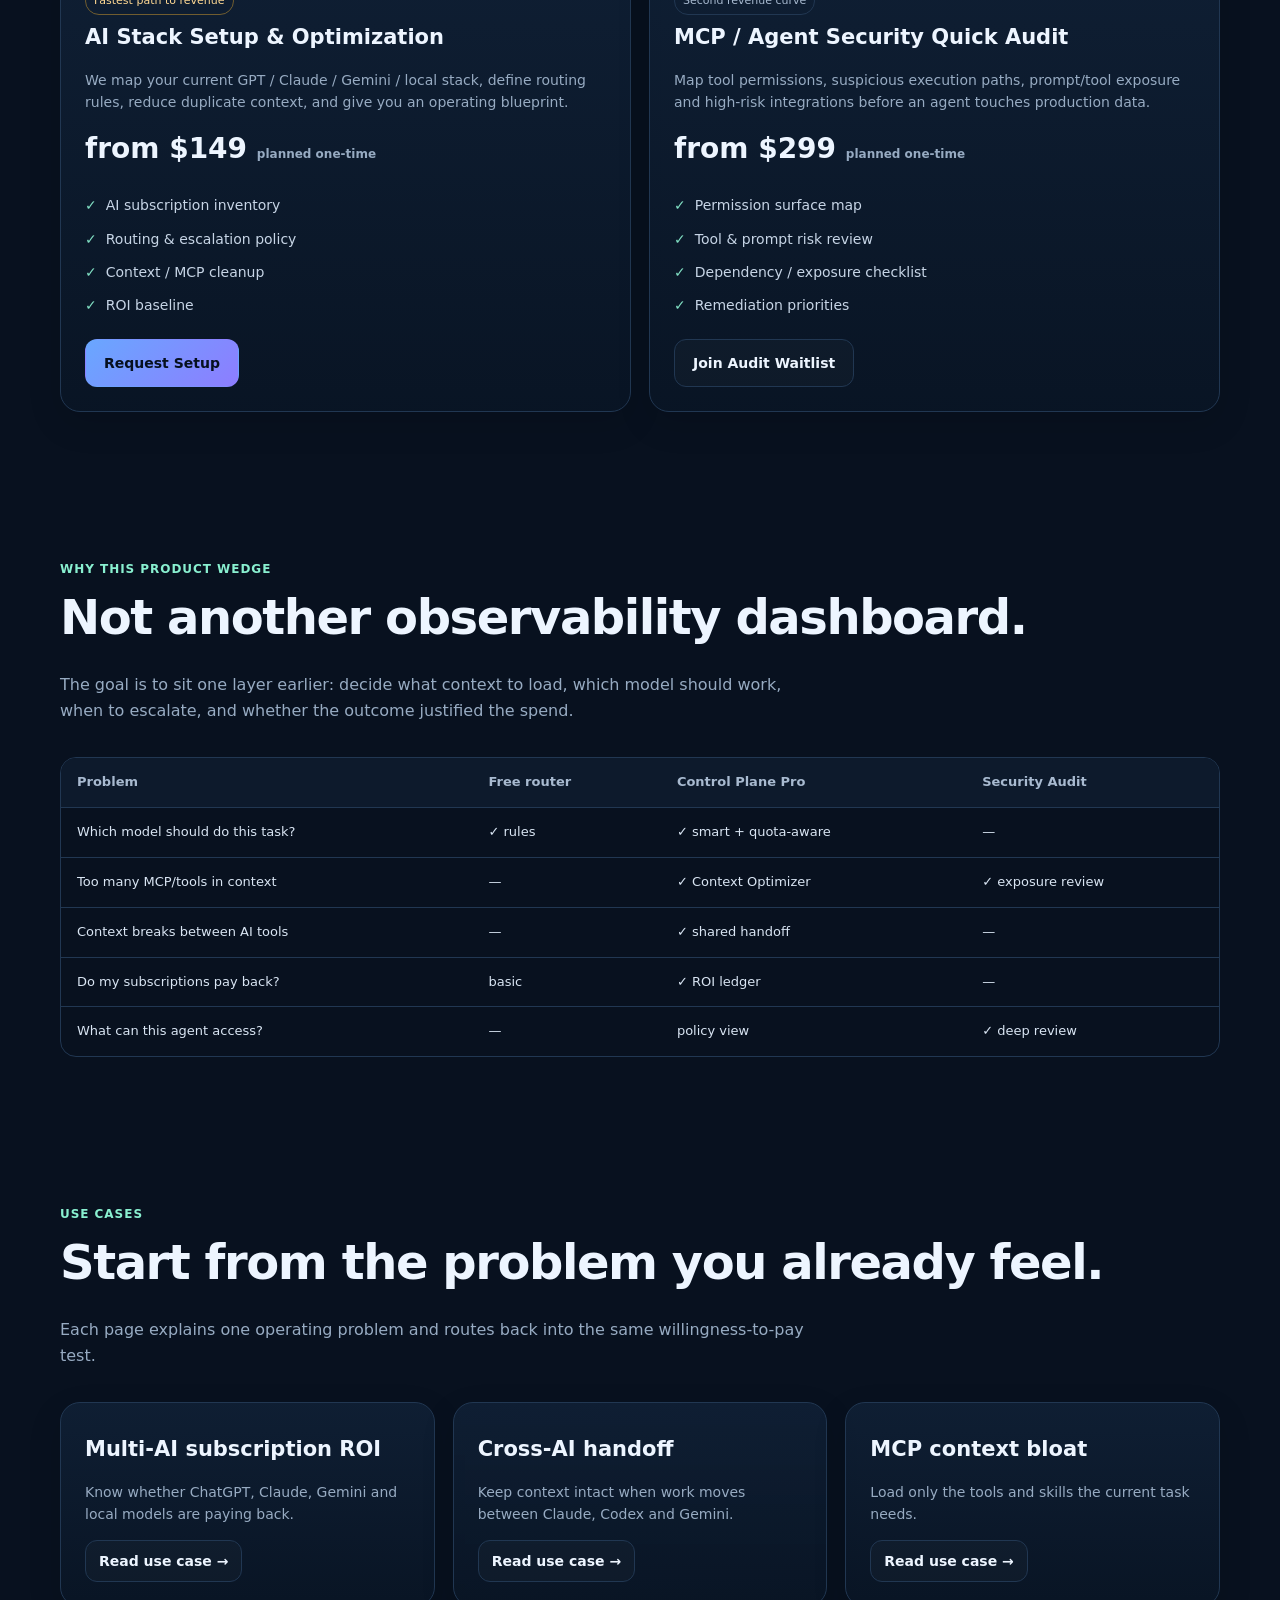
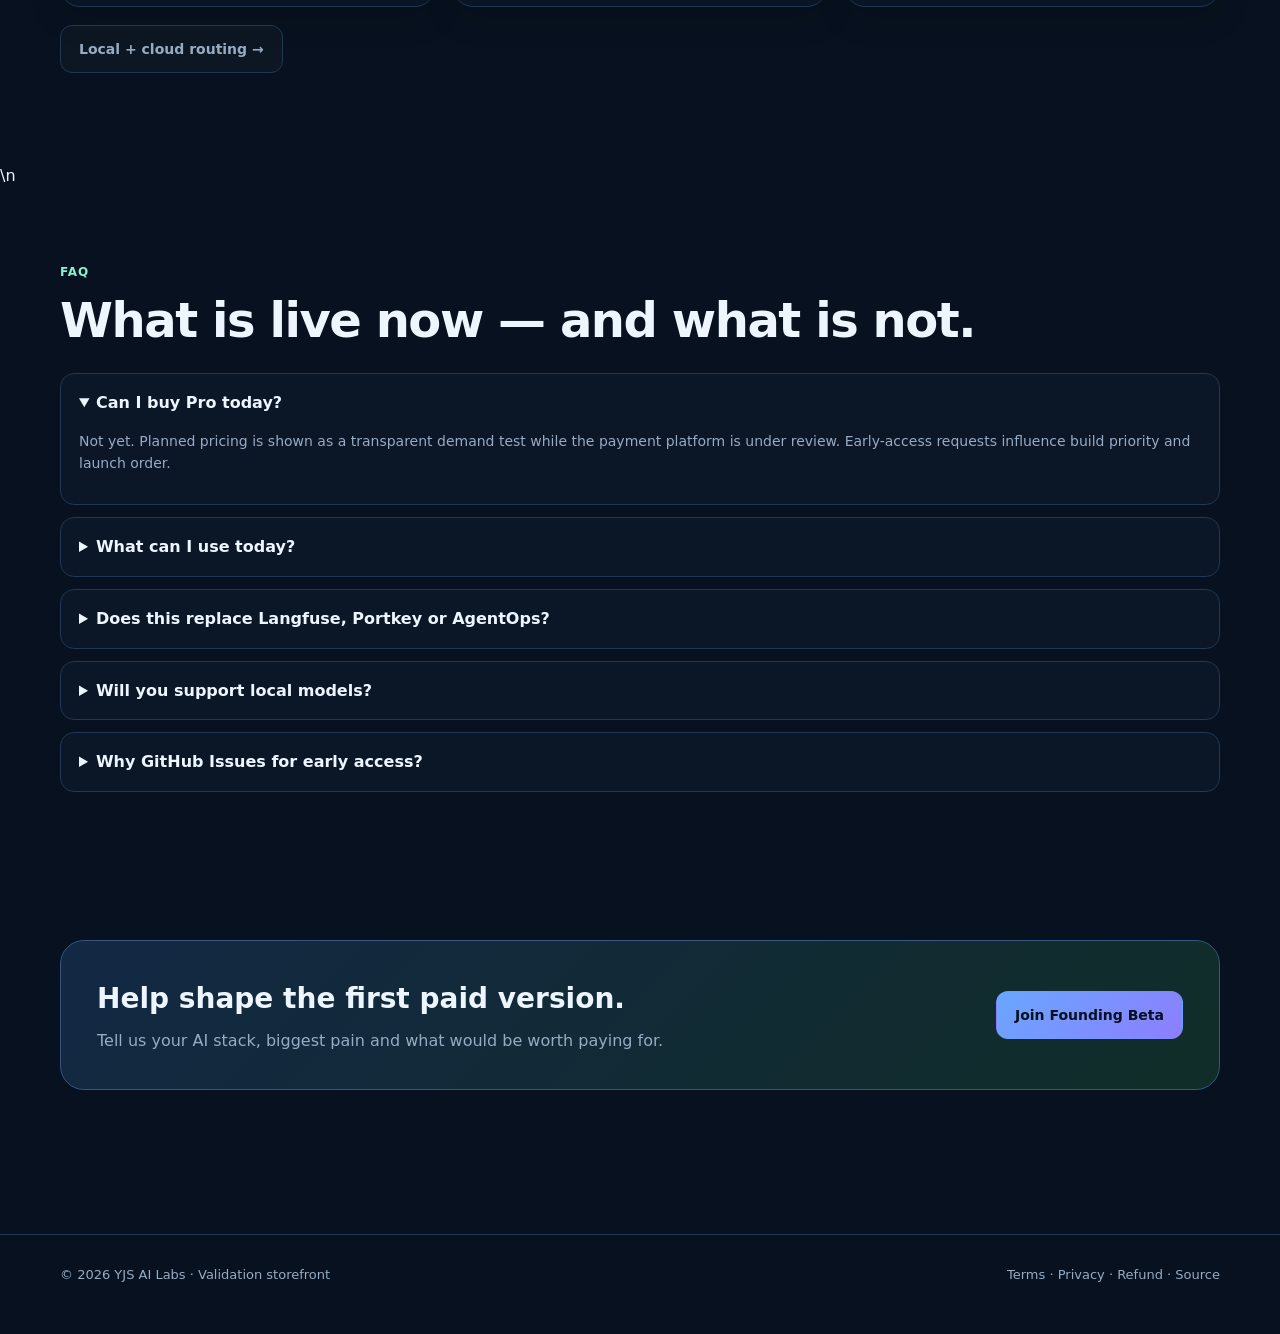
==== commit 108e50d8: "Add acquisition use-case landing pages" ====
--- a/index.html
+++ b/index.html
@@ -91,7 +91,11 @@
 </tbody></table></div>
 </div></section>
 
-<section id="faq" class="section"><div class="wrap">
+<section class="section"><div class="wrap"><div class="kicker">Use cases</div><h2>Start from the problem you already feel.</h2><p class="section-intro">Each page explains one operating problem and routes back into the same willingness-to-pay test.</p><div class="grid3">
+<article class="card"><h3>Multi-AI subscription ROI</h3><p>Know whether ChatGPT, Claude, Gemini and local models are paying back.</p><a class="btn small" href="use-cases/multi-ai-subscription-roi.html">Read use case →</a></article>
+<article class="card"><h3>Cross-AI handoff</h3><p>Keep context intact when work moves between Claude, Codex and Gemini.</p><a class="btn small" href="use-cases/claude-codex-gemini-handoff.html">Read use case →</a></article>
+<article class="card"><h3>MCP context bloat</h3><p>Load only the tools and skills the current task needs.</p><a class="btn small" href="use-cases/mcp-context-bloat.html">Read use case →</a></article>
+</div><p style="margin-top:18px"><a class="btn ghost" href="use-cases/local-cloud-ai-routing.html">Local + cloud routing →</a></p></div></section>\n<section id="faq" class="section"><div class="wrap">
 <div class="kicker">FAQ</div><h2>What is live now — and what is not.</h2>
 <div class="faq">
 <details open><summary>Can I buy Pro today?</summary><p>Not yet. Planned pricing is shown as a transparent demand test while the payment platform is under review. Early-access requests influence build priority and launch order.</p></details>
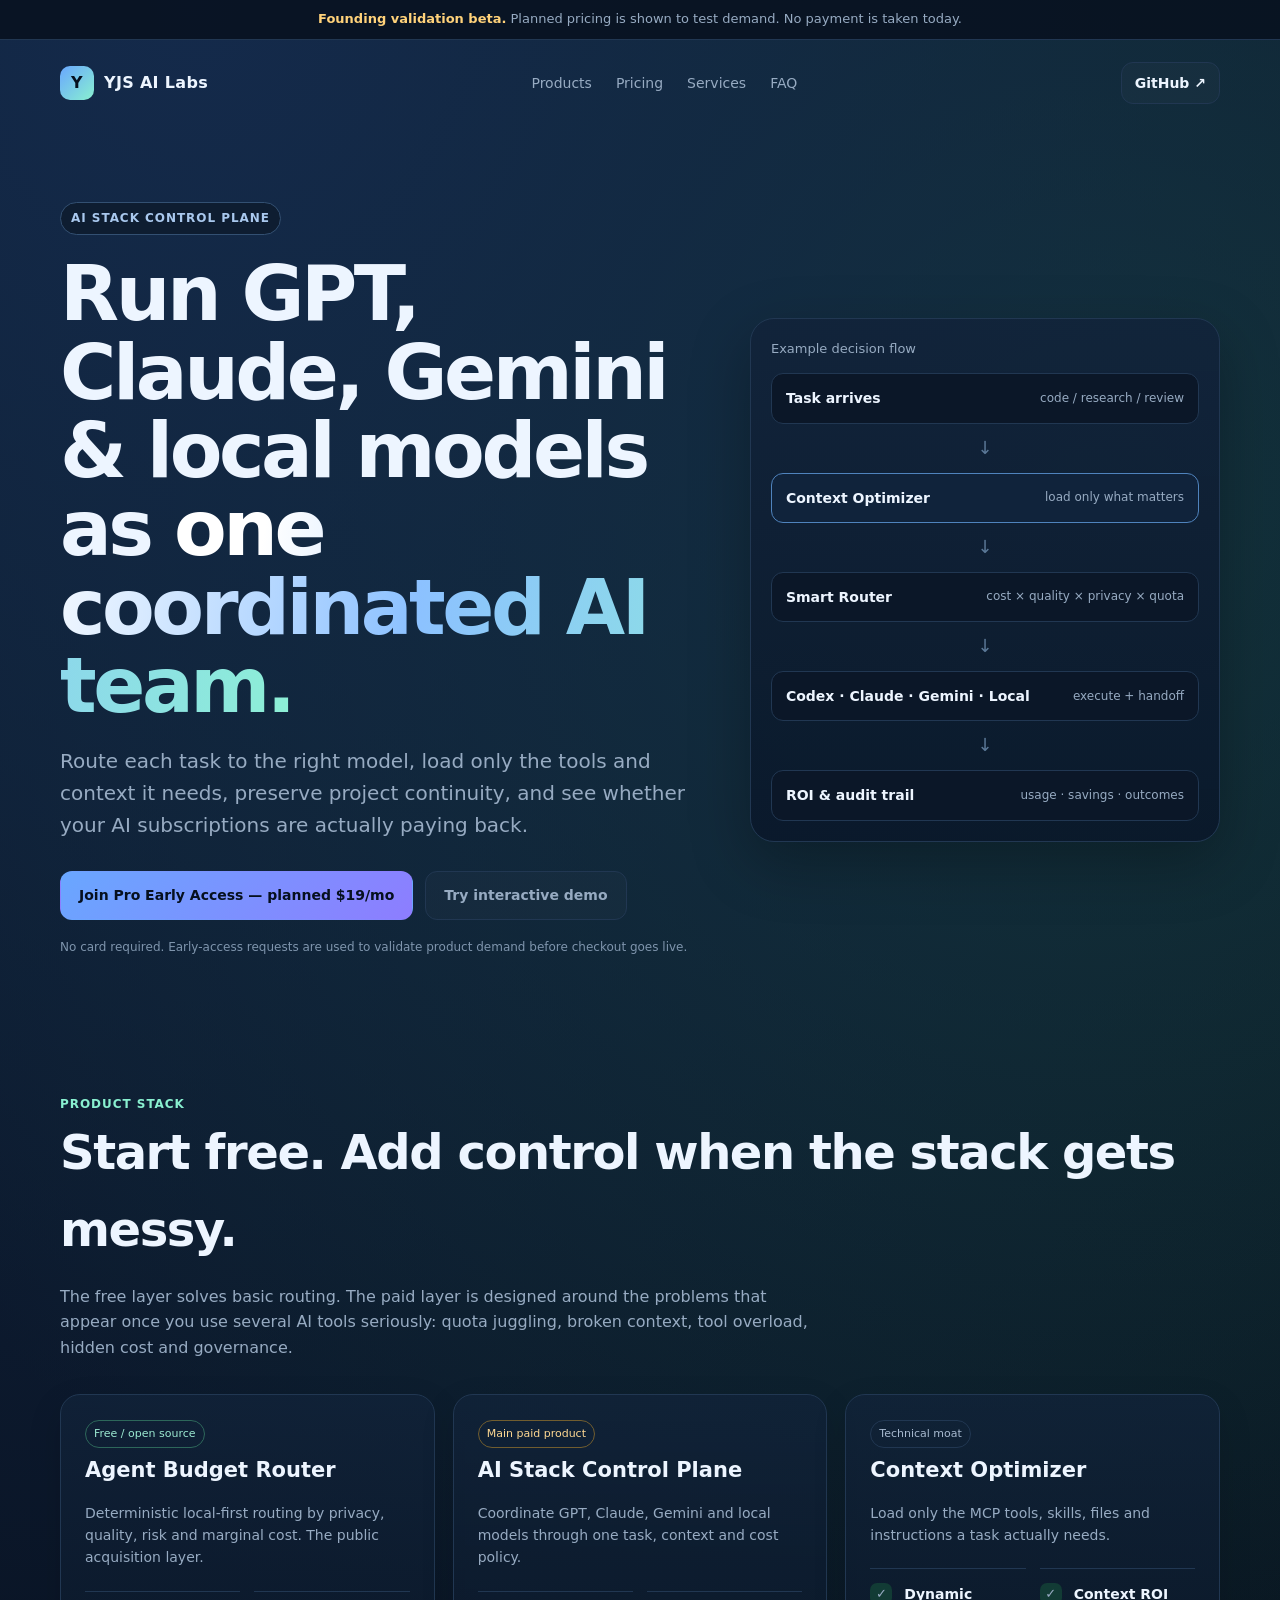
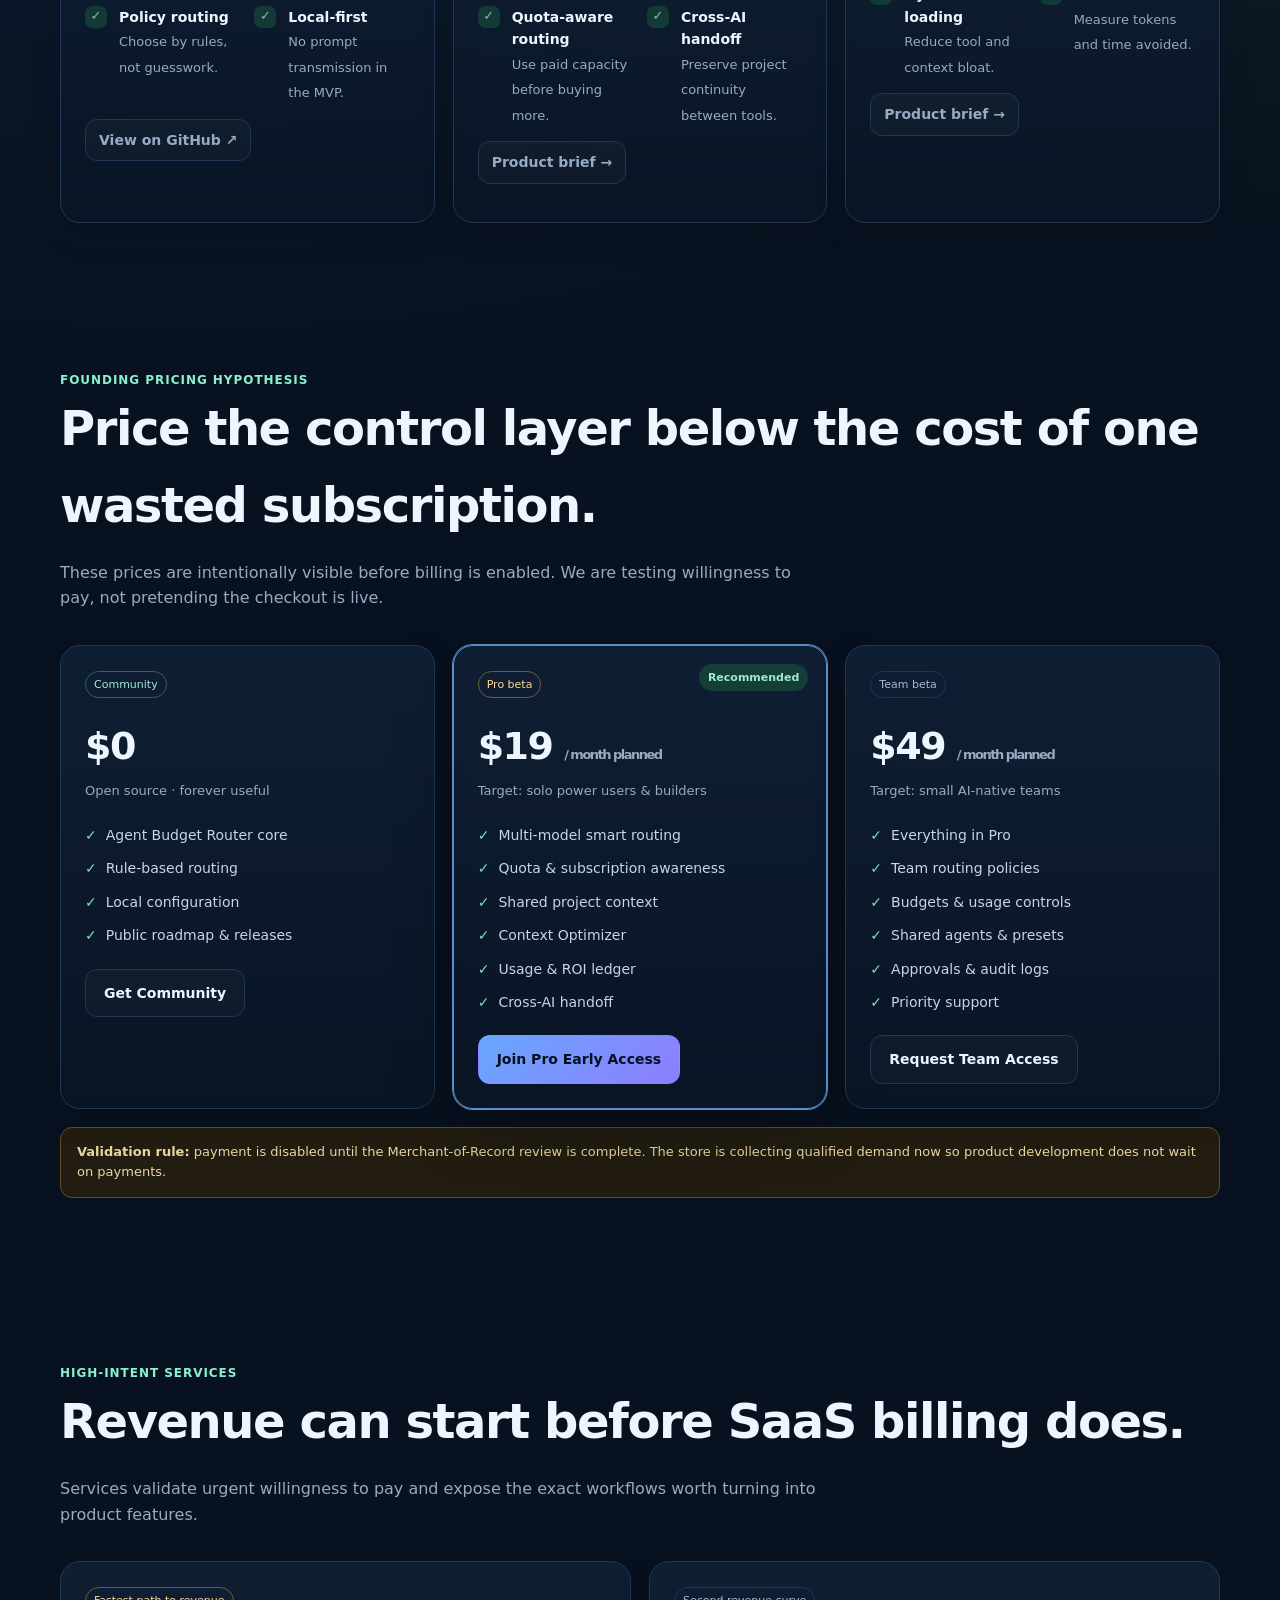
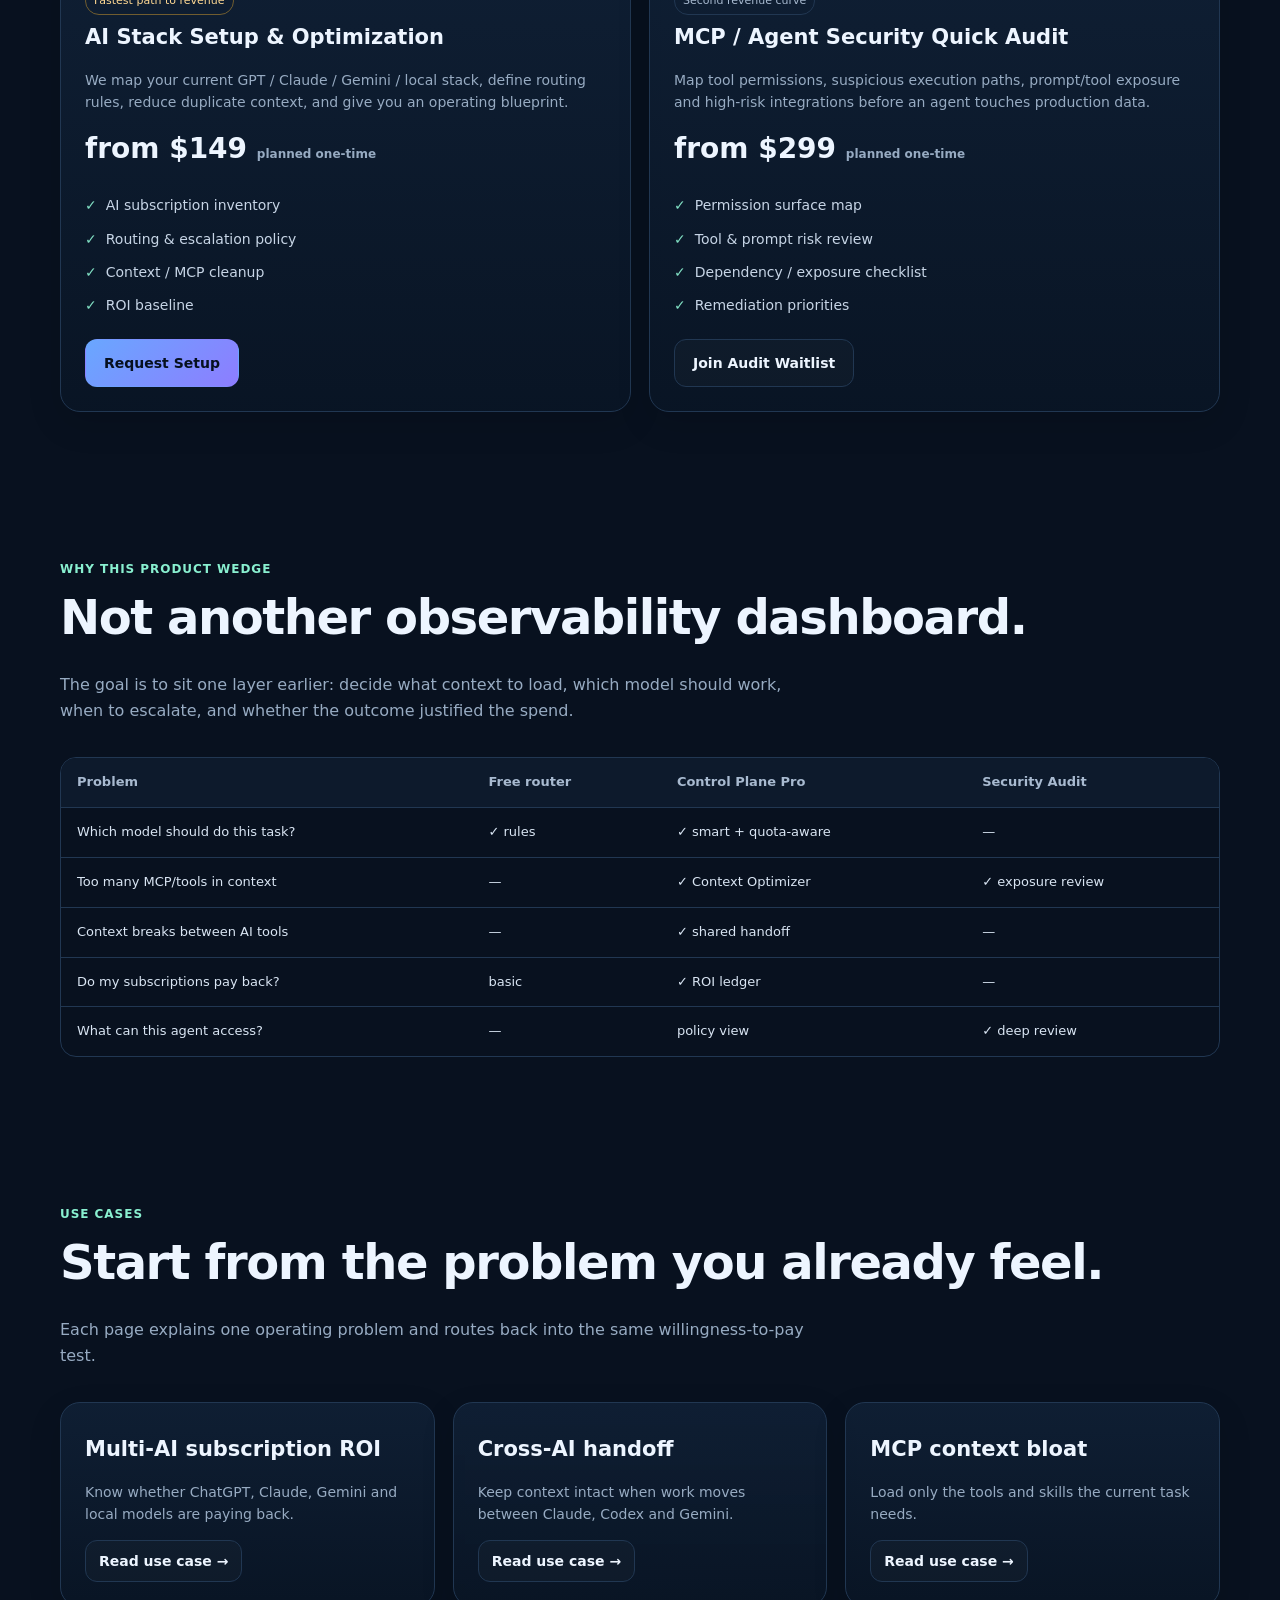
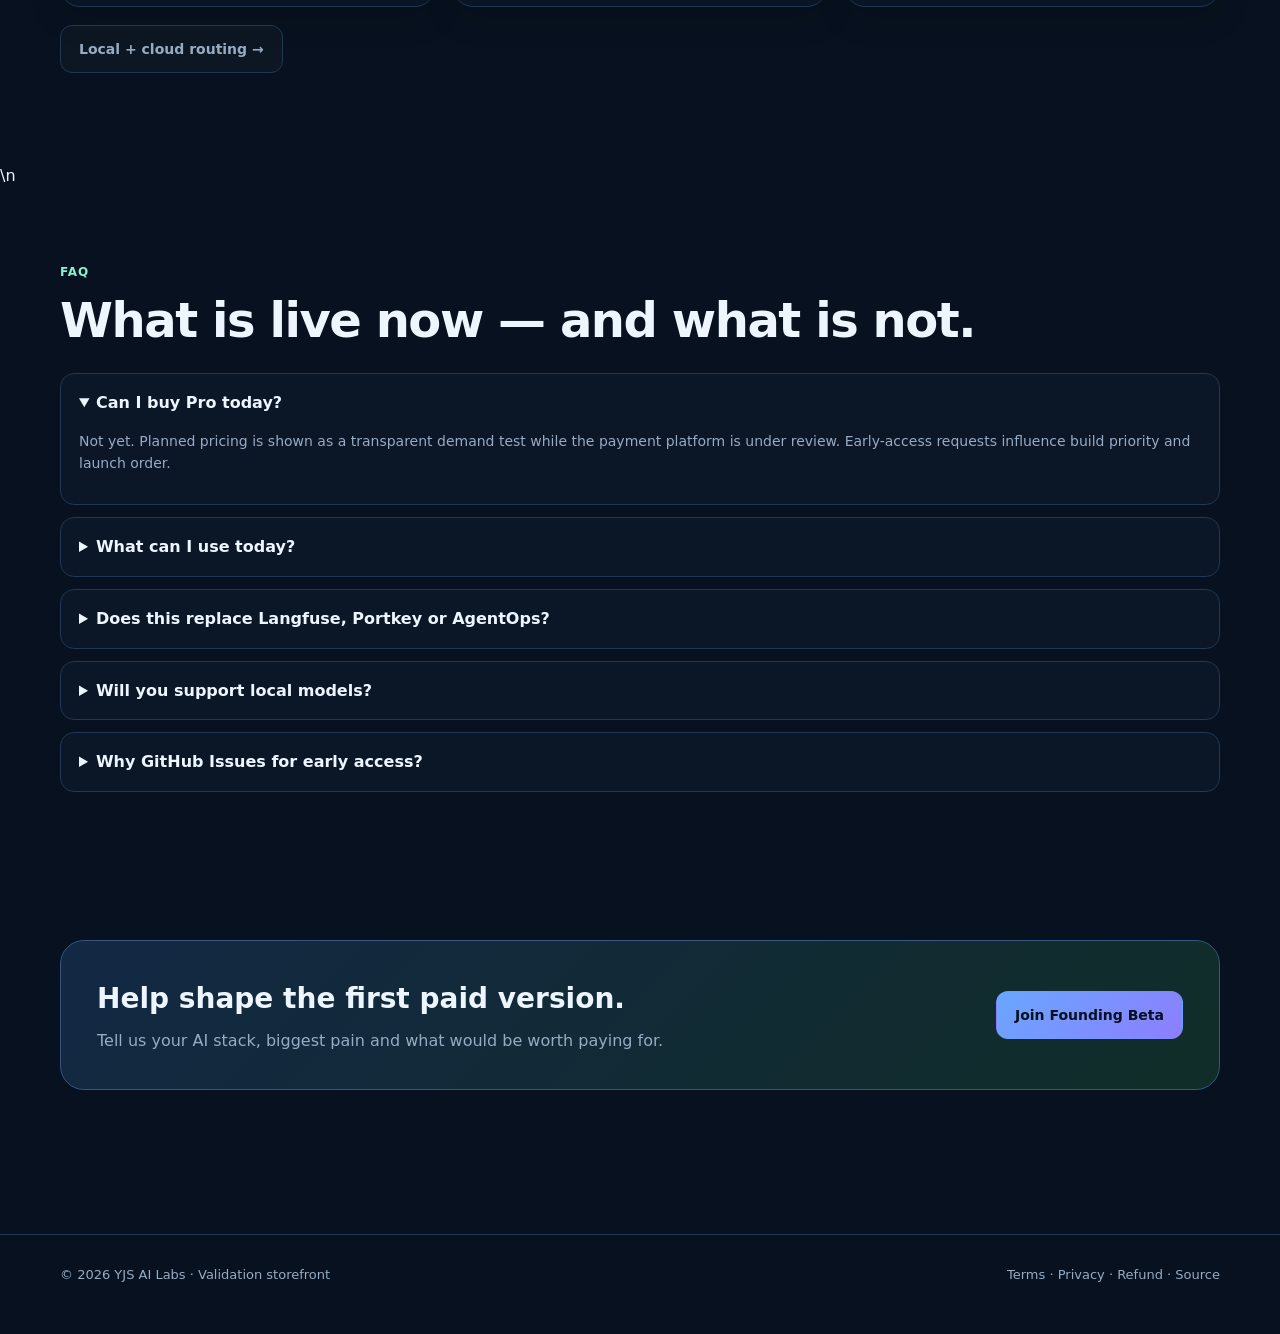
==== commit 37baa4b2: "Add playable Community Router demo" ====
--- a/index.html
+++ b/index.html
@@ -23,7 +23,7 @@
 <p class="lead">Route each task to the right model, load only the tools and context it needs, preserve project continuity, and see whether your AI subscriptions are actually paying back.</p>
 <div class="hero-actions">
 <a class="btn primary" href="checkout.html?offer=pro">Join Pro Early Access — planned $19/mo</a>
-<a class="btn ghost" href="https://github.com/scc0819-cell/agent-budget-router">Get Community Router</a>
+<a class="btn ghost" href="demo.html?utm_source=store&utm_medium=product&utm_campaign=interactive-demo">Try interactive demo</a>
 </div>
 <div class="micro">No card required. Early-access requests are used to validate product demand before checkout goes live.</div>
 </div>
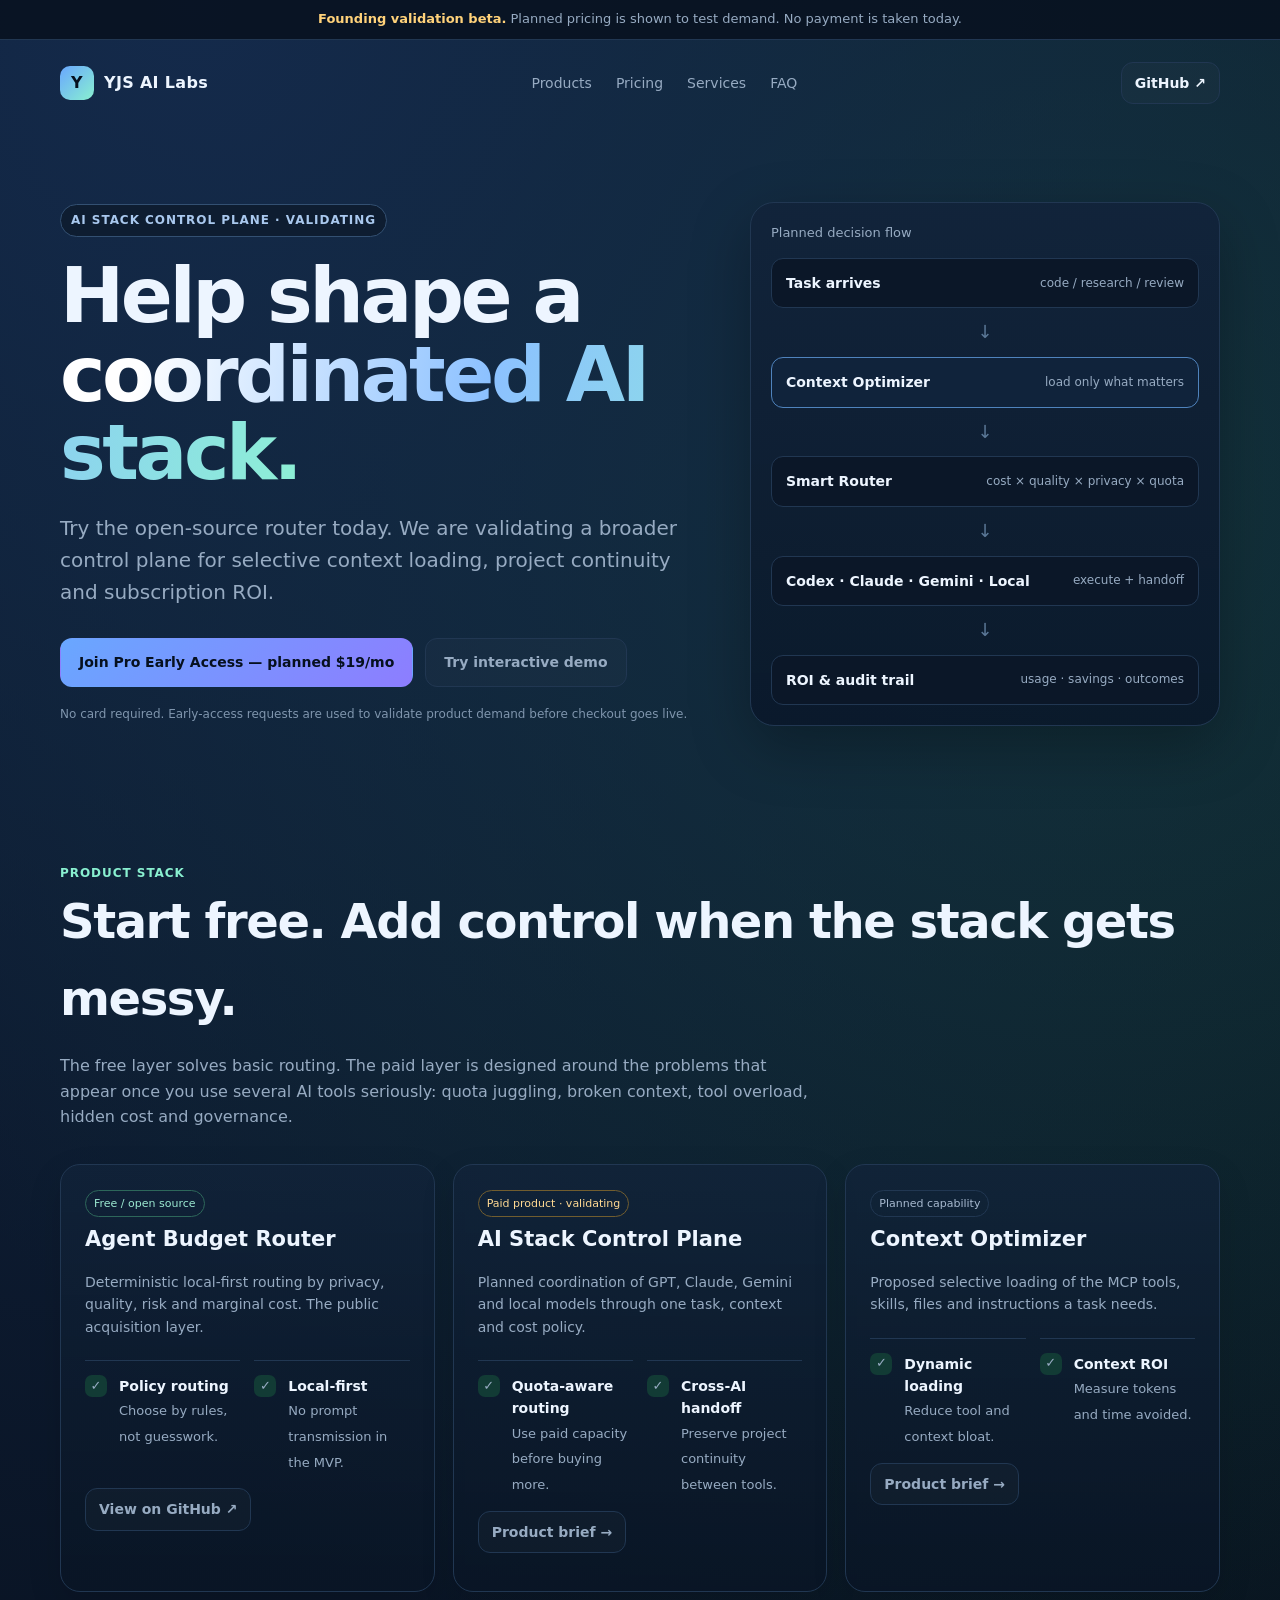
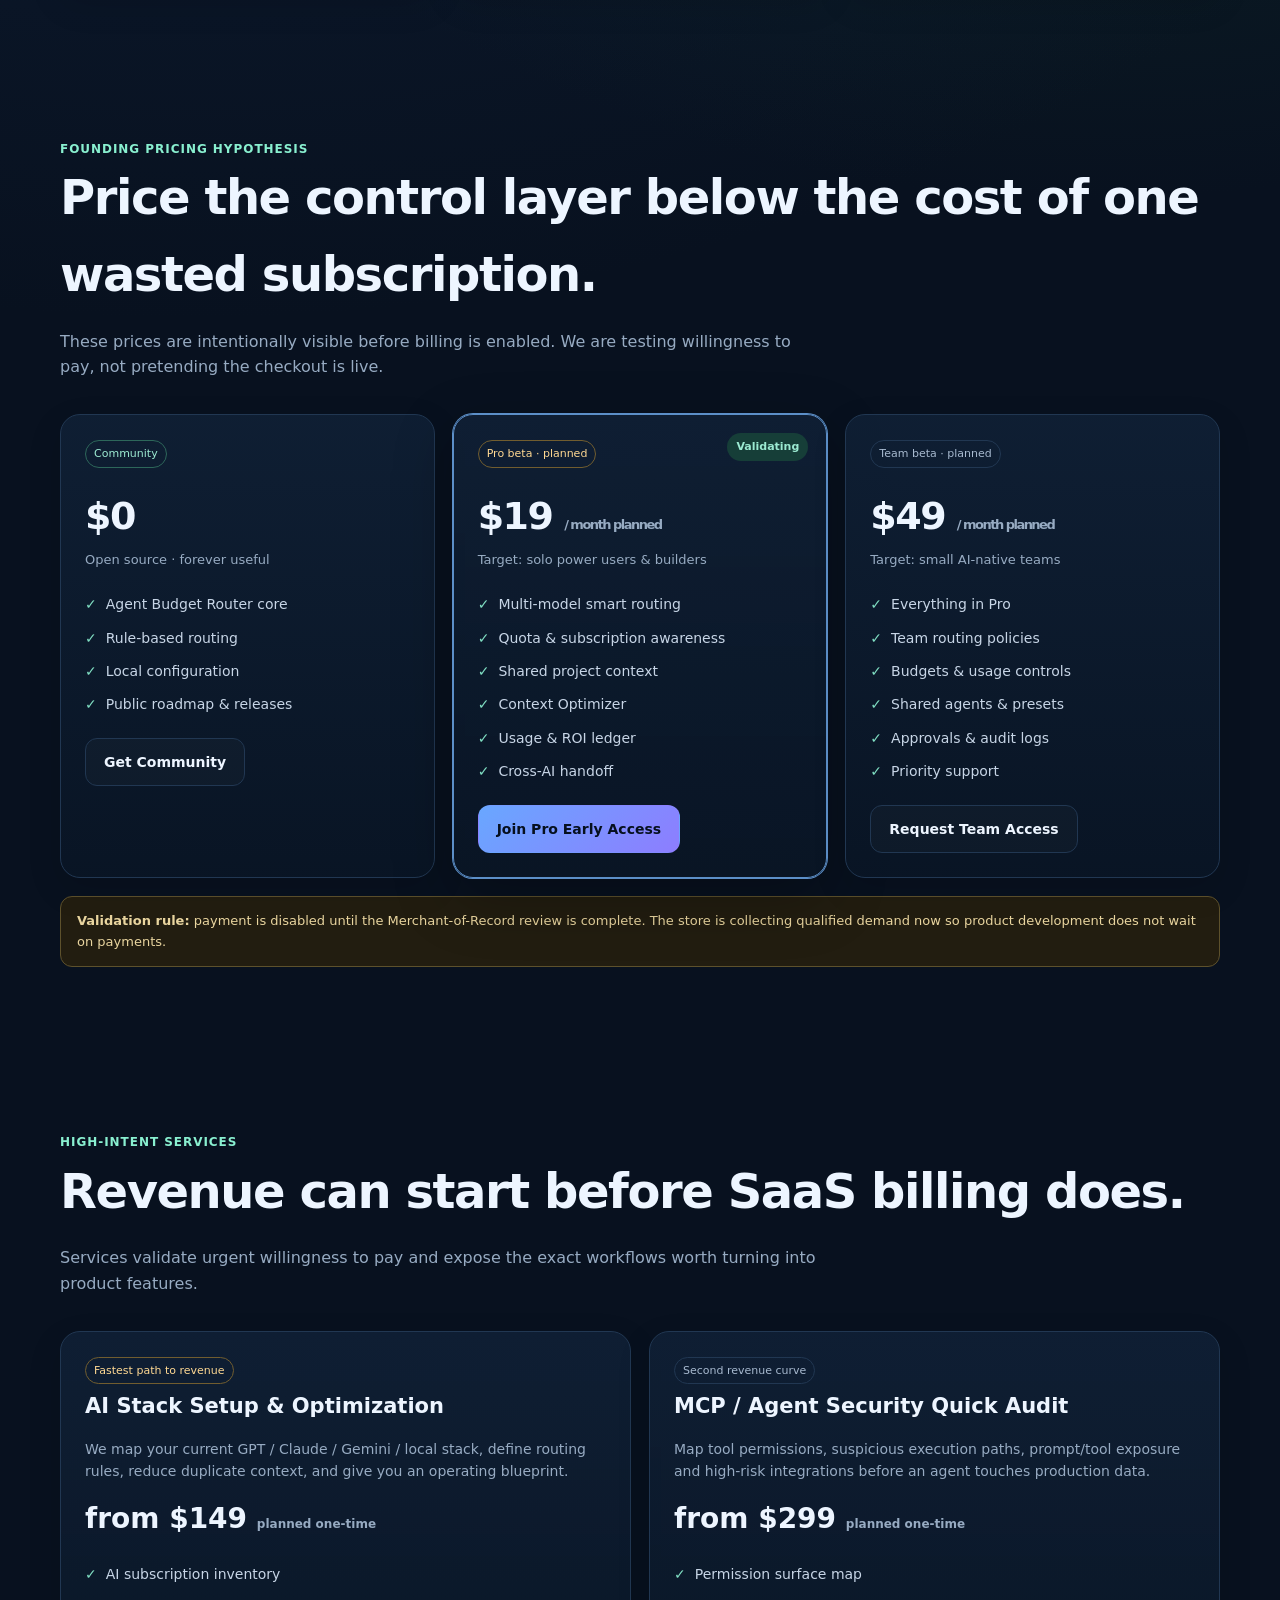
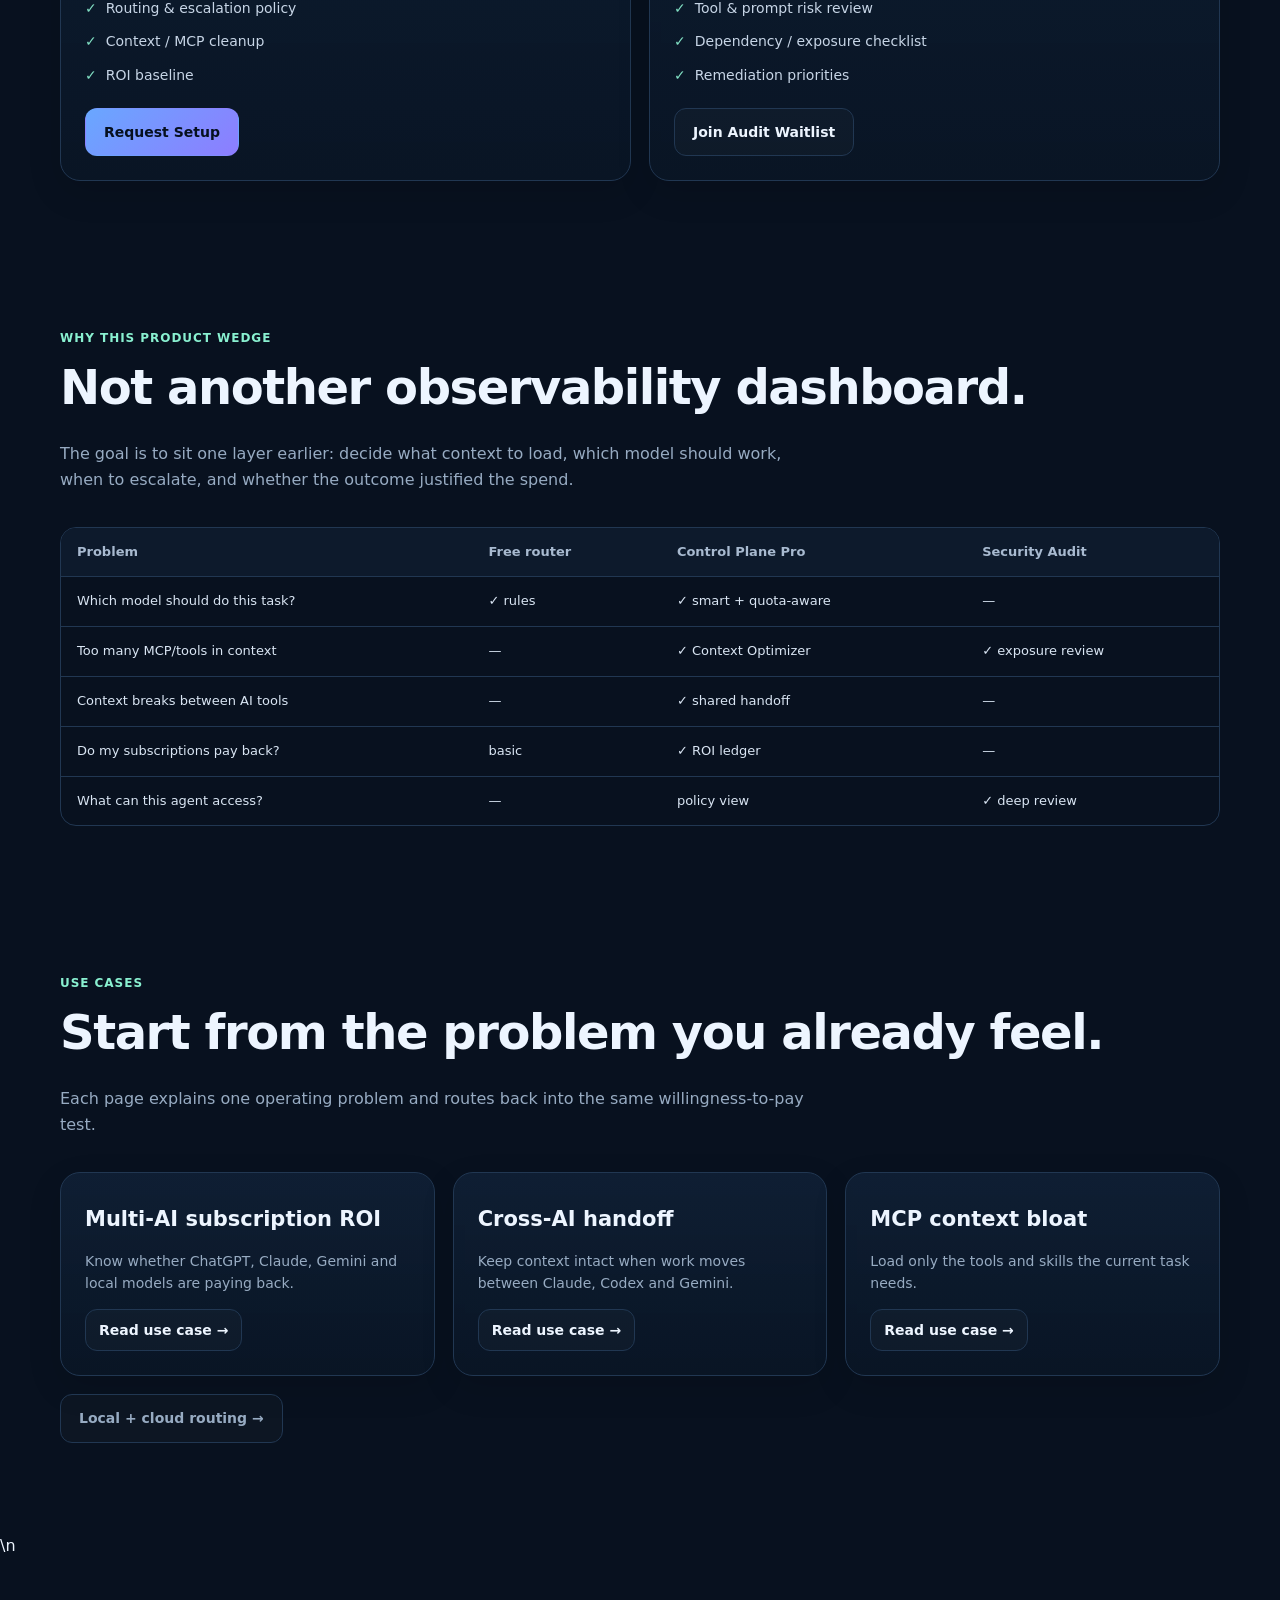
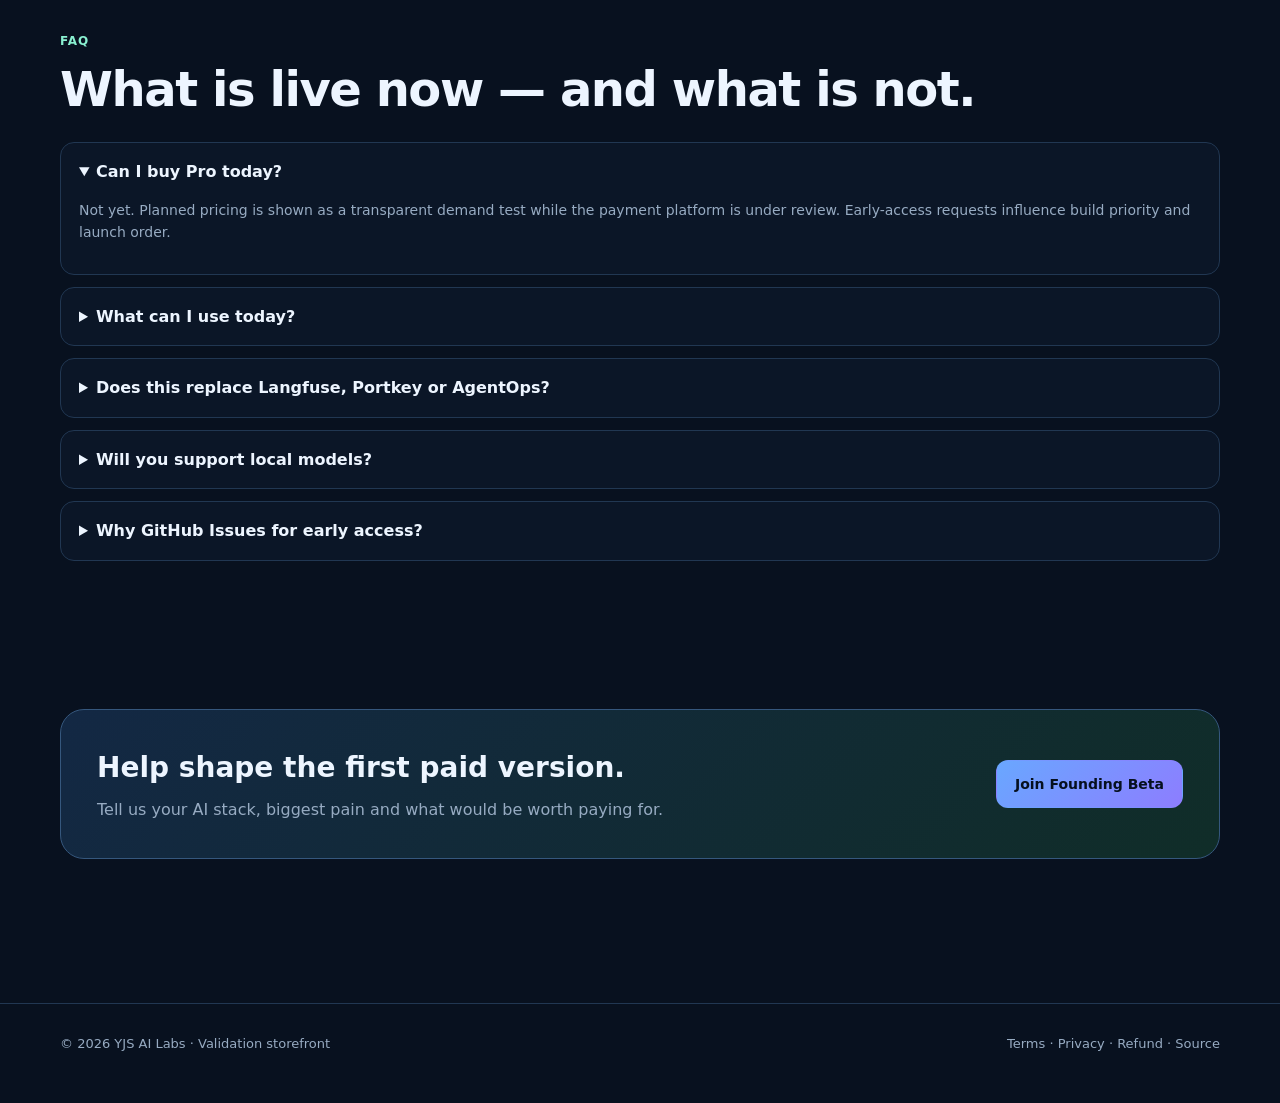
==== commit eeac79af: "fix: correct demo/store launch links and claim wording Co-Authored-By: Claude Opus 5.5 <noreply@anth" ====
--- a/index.html
+++ b/index.html
@@ -2,9 +2,9 @@
 <html lang="en">
 <head>
 <meta charset="utf-8"><meta name="viewport" content="width=device-width,initial-scale=1">
-<title>YJS AI Labs — Run your AI stack like one coordinated team</title>
-<meta name="description" content="Route work across GPT, Claude, Gemini and local models, load only the context you need, and measure the ROI of your AI stack.">
-<meta property="og:title" content="YJS AI Labs — AI Stack Control Plane"><meta property="og:description" content="Turn multiple AI subscriptions into one coordinated workflow."><meta property="og:type" content="website">
+<title>YJS AI Labs — Community Router and planned AI Stack Control Plane</title>
+<meta name="description" content="Explore the open-source Agent Budget Router and the planned AI Stack Control Plane for cross-AI context and ROI.">
+<meta property="og:title" content="YJS AI Labs — AI Stack Control Plane"><meta property="og:description" content="Try the Community Router and help validate a coordinated AI workflow."><meta property="og:type" content="website">
 <link rel="stylesheet" href="assets/styles.css">
 </head>
 <body>
@@ -18,17 +18,17 @@
 
 <section class="hero">
 <div>
-<span class="eyebrow">AI Stack Control Plane</span>
-<h1>Run GPT, Claude, Gemini & local models as <span class="gradient">one coordinated AI team.</span></h1>
-<p class="lead">Route each task to the right model, load only the tools and context it needs, preserve project continuity, and see whether your AI subscriptions are actually paying back.</p>
+<span class="eyebrow">AI Stack Control Plane · validating</span>
+<h1>Help shape a <span class="gradient">coordinated AI stack.</span></h1>
+<p class="lead">Try the open-source router today. We are validating a broader control plane for selective context loading, project continuity and subscription ROI.</p>
 <div class="hero-actions">
 <a class="btn primary" href="checkout.html?offer=pro">Join Pro Early Access — planned $19/mo</a>
-<a class="btn ghost" href="demo.html?utm_source=store&utm_medium=product&utm_campaign=interactive-demo">Try interactive demo</a>
+<a class="btn ghost" href="demo.html">Try interactive demo</a>
 </div>
 <div class="micro">No card required. Early-access requests are used to validate product demand before checkout goes live.</div>
 </div>
 <div class="diagram">
-<div class="diagram-title">Example decision flow</div>
+<div class="diagram-title">Planned decision flow</div>
 <div class="flow">
 <div class="node"><strong>Task arrives</strong><span>code / research / review</span></div><div class="arrow">↓</div>
 <div class="node active"><strong>Context Optimizer</strong><span>load only what matters</span></div><div class="arrow">↓</div>
@@ -48,11 +48,11 @@
 <div class="feature"><span class="check">✓</span><div><b>Policy routing</b><span>Choose by rules, not guesswork.</span></div></div>
 <div class="feature"><span class="check">✓</span><div><b>Local-first</b><span>No prompt transmission in the MVP.</span></div></div>
 </div><p><a class="btn small" href="https://github.com/scc0819-cell/agent-budget-router">View on GitHub ↗</a></p></article>
-<article class="card"><span class="tag gold">Main paid product</span><h3>AI Stack Control Plane</h3><p>Coordinate GPT, Claude, Gemini and local models through one task, context and cost policy.</p><div class="features">
+<article class="card"><span class="tag gold">Paid product · validating</span><h3>AI Stack Control Plane</h3><p>Planned coordination of GPT, Claude, Gemini and local models through one task, context and cost policy.</p><div class="features">
 <div class="feature"><span class="check">✓</span><div><b>Quota-aware routing</b><span>Use paid capacity before buying more.</span></div></div>
 <div class="feature"><span class="check">✓</span><div><b>Cross-AI handoff</b><span>Preserve project continuity between tools.</span></div></div>
 </div><p><a class="btn small" href="products/control-plane.html">Product brief →</a></p></article>
-<article class="card"><span class="tag">Technical moat</span><h3>Context Optimizer</h3><p>Load only the MCP tools, skills, files and instructions a task actually needs.</p><div class="features">
+<article class="card"><span class="tag">Planned capability</span><h3>Context Optimizer</h3><p>Proposed selective loading of the MCP tools, skills, files and instructions a task needs.</p><div class="features">
 <div class="feature"><span class="check">✓</span><div><b>Dynamic loading</b><span>Reduce tool and context bloat.</span></div></div>
 <div class="feature"><span class="check">✓</span><div><b>Context ROI</b><span>Measure tokens and time avoided.</span></div></div>
 </div><p><a class="btn small" href="products/context-optimizer.html">Product brief →</a></p></article>
@@ -64,8 +64,8 @@
 <p class="section-intro">These prices are intentionally visible before billing is enabled. We are testing willingness to pay, not pretending the checkout is live.</p>
 <div class="pricing">
 <article class="card price-card"><span class="tag green">Community</span><div class="price">$0</div><div class="sub">Open source · forever useful</div><ul class="list"><li>Agent Budget Router core</li><li>Rule-based routing</li><li>Local configuration</li><li>Public roadmap & releases</li></ul><a class="btn" href="https://github.com/scc0819-cell/agent-budget-router">Get Community</a></article>
-<article class="card price-card recommended"><span class="badge">Recommended</span><span class="tag gold">Pro beta</span><div class="price">$19 <small>/ month planned</small></div><div class="sub">Target: solo power users & builders</div><ul class="list"><li>Multi-model smart routing</li><li>Quota & subscription awareness</li><li>Shared project context</li><li>Context Optimizer</li><li>Usage & ROI ledger</li><li>Cross-AI handoff</li></ul><a class="btn primary" href="checkout.html?offer=pro">Join Pro Early Access</a></article>
-<article class="card price-card"><span class="tag">Team beta</span><div class="price">$49 <small>/ month planned</small></div><div class="sub">Target: small AI-native teams</div><ul class="list"><li>Everything in Pro</li><li>Team routing policies</li><li>Budgets & usage controls</li><li>Shared agents & presets</li><li>Approvals & audit logs</li><li>Priority support</li></ul><a class="btn" href="checkout.html?offer=team">Request Team Access</a></article>
+<article class="card price-card recommended"><span class="badge">Validating</span><span class="tag gold">Pro beta · planned</span><div class="price">$19 <small>/ month planned</small></div><div class="sub">Target: solo power users & builders</div><ul class="list"><li>Multi-model smart routing</li><li>Quota & subscription awareness</li><li>Shared project context</li><li>Context Optimizer</li><li>Usage & ROI ledger</li><li>Cross-AI handoff</li></ul><a class="btn primary" href="checkout.html?offer=pro">Join Pro Early Access</a></article>
+<article class="card price-card"><span class="tag">Team beta · planned</span><div class="price">$49 <small>/ month planned</small></div><div class="sub">Target: small AI-native teams</div><ul class="list"><li>Everything in Pro</li><li>Team routing policies</li><li>Budgets & usage controls</li><li>Shared agents & presets</li><li>Approvals & audit logs</li><li>Priority support</li></ul><a class="btn" href="checkout.html?offer=team">Request Team Access</a></article>
 </div>
 <div class="note"><b>Validation rule:</b> payment is disabled until the Merchant-of-Record review is complete. The store is collecting qualified demand now so product development does not wait on payments.</div>
 </div></section>
@@ -113,4 +113,4 @@
 
 <footer><div class="wrap footer-grid"><div>© <span data-year></span> YJS AI Labs · Validation storefront</div><div><a href="legal/terms.html">Terms</a> · <a href="legal/privacy.html">Privacy</a> · <a href="legal/refund.html">Refund</a> · <a href="https://github.com/scc0819-cell/yjs-ai-labs">Source</a></div></div></footer>
 <script src="assets/store.js"></script>
-</body></html>+</body></html>
